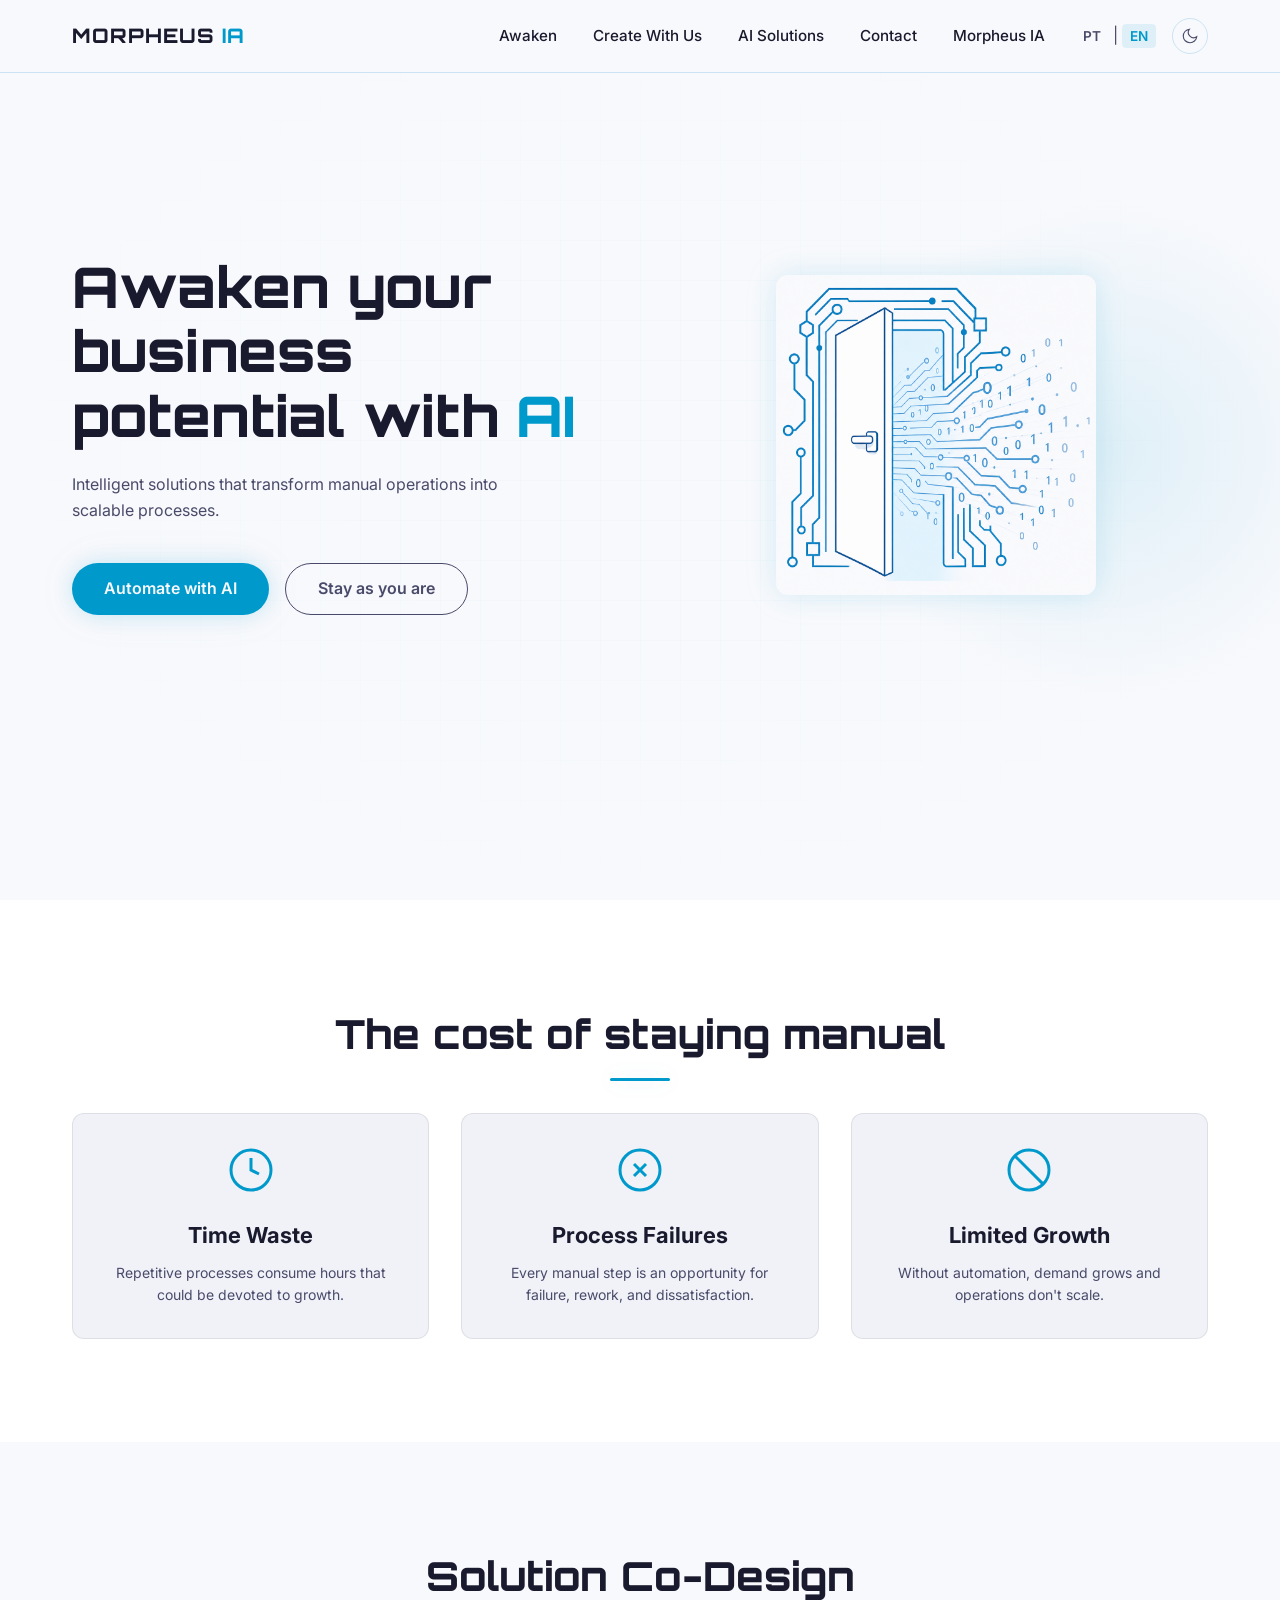
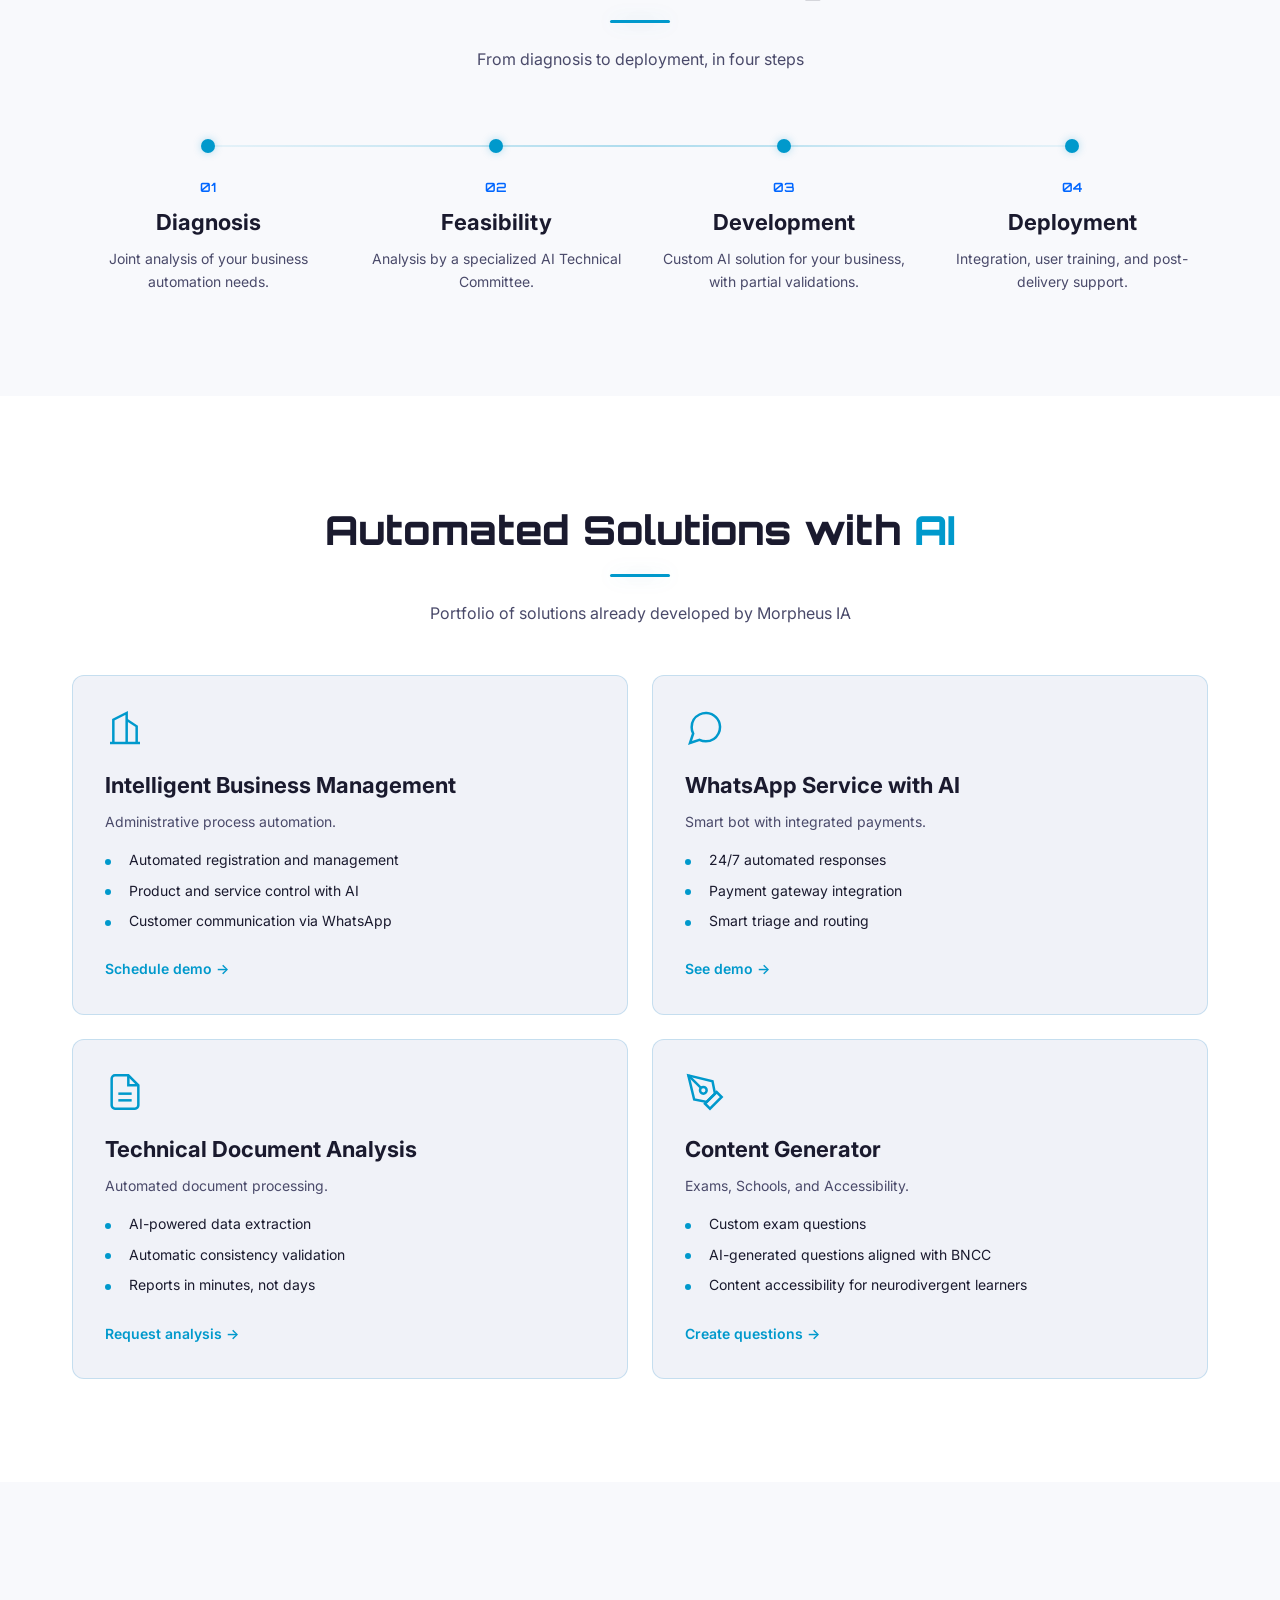
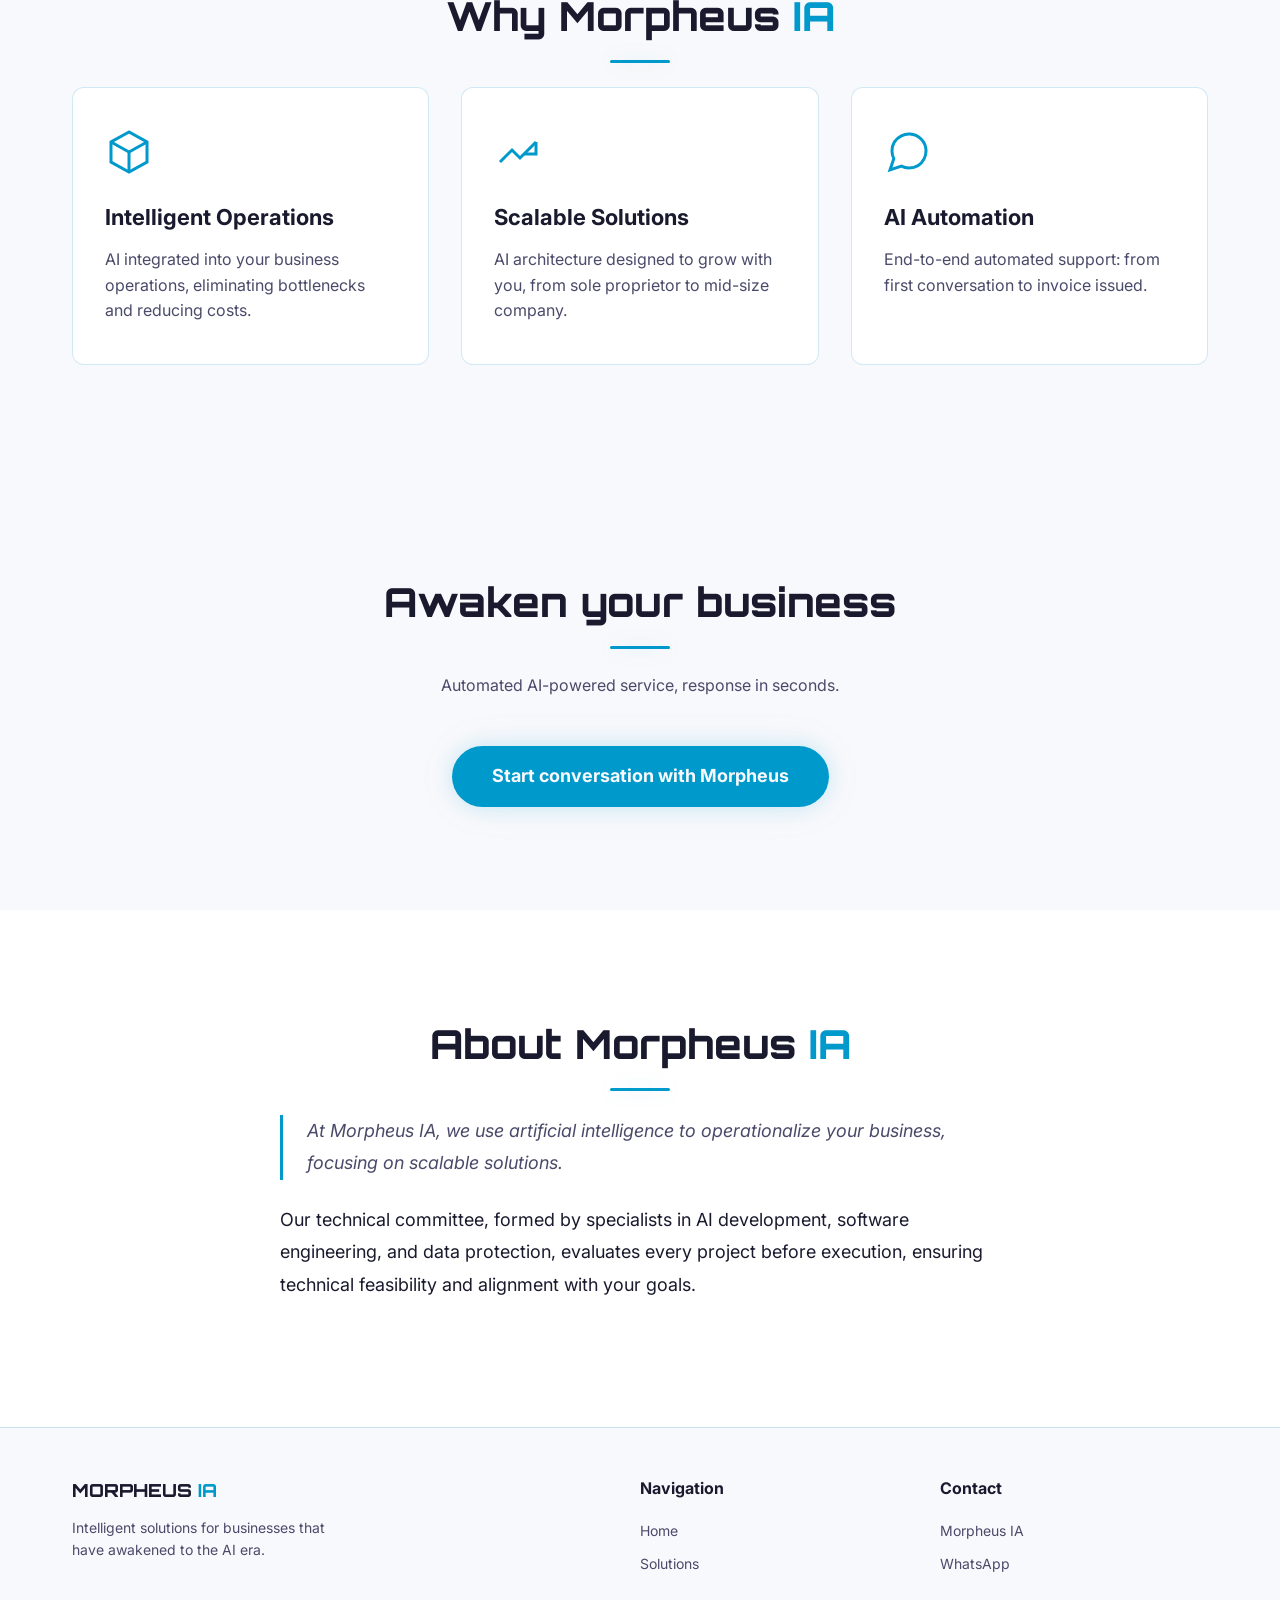
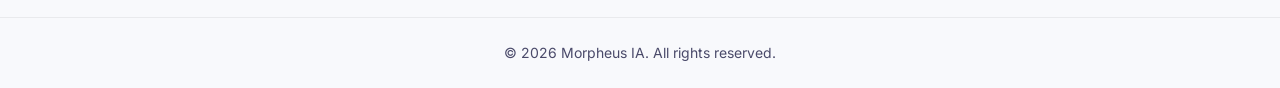
==== index.html @ 0121da52 "chore: initialize dedicated repo for morpheusia site + chatbot spec Baseline commit for the existing" ====
<!DOCTYPE html>
    <html lang="pt-BR">
    <head>
      <meta charset="UTF-8">
      <meta name="viewport" content="width=device-width, initial-scale=1.0">
      <title data-i18n="meta.title">Morpheus IA | Desperte o Potencial do Seu Negócio com IA</title>
      <meta name="description" data-i18n="meta.description" content="Soluções inteligentes que transformam operações manuais em processos escaláveis.">

      <!-- Anti-flash: define tema antes do paint -->
      <script>
        (function() {
          var saved = localStorage.getItem('morpheus-theme');
          var theme = saved || 'light';
          document.documentElement.setAttribute('data-theme', theme);
        })();
      </script>

      <link rel="icon" type="image/png" href="assets/favicon.png" sizes="32x32">
      <link rel="apple-touch-icon" href="assets/favicon.png">

      <link rel="preconnect" href="https://fonts.googleapis.com">
      <link rel="preconnect" href="https://fonts.gstatic.com" crossorigin>
      <link href="https://fonts.googleapis.com/css2?family=Orbitron:wght@600;800&family=Inter:wght@400;500;600&display=swap" rel="stylesheet">

      <link rel="stylesheet" href="css/style.css">
    </head>
    <body>
      <a href="#conteudo" class="skip-link" data-i18n="nav.skip">Pular para o conteúdo</a>

      <!-- ========== HEADER / NAV ========== -->
      <header class="site-header" id="header">
        <nav class="nav" aria-label="Navegação principal">
          <a href="#hero" class="nav__logo" aria-label="Morpheus IA - Início">
            <span class="nav__logo-text">MORPHEUS<span class="nav__logo-accent"> IA</span></span>
          </a>

          <button class="nav__toggle" id="navToggle" aria-label="Abrir menu" aria-expanded="false" aria-controls="navMenu">
            <span class="nav__toggle-bar"></span>
            <span class="nav__toggle-bar"></span>
            <span class="nav__toggle-bar"></span>
          </button>

          <ul class="nav__menu" id="navMenu">
            <li><a href="#hero" class="nav__link" data-i18n="nav.awaken">Desperte</a></li>
            <li><a href="#co-design" class="nav__link" data-i18n="nav.create">Crie Conosco</a></li>
            <li><a href="#solucoes" class="nav__link" data-i18n="nav.solutions">Soluções com IA</a></li>
            <li><a href="#contato" class="nav__link" data-i18n="nav.contact">Contate</a></li>
            <li><a href="#sobre" class="nav__link" data-i18n="nav.cta">Morpheus IA</a></li>

            <li class="nav__lang">
              <button class="lang-btn" data-lang="pt" aria-label="Português" aria-pressed="true">PT</button>
              <span class="lang-divider" aria-hidden="true">|</span>
              <button class="lang-btn" data-lang="en" aria-label="English" aria-pressed="false">EN</button>
            </li>

            <li>
              <button class="theme-toggle" id="themeToggle" aria-label="Alternar tema" aria-pressed="false">
                <svg class="icon-sun" viewBox="0 0 24 24" fill="none" stroke="currentColor" stroke-width="1.5">
                  <circle cx="12" cy="12" r="5"/>
                  <line x1="12" y1="1" x2="12" y2="3"/>
                  <line x1="12" y1="21" x2="12" y2="23"/>
                  <line x1="4.22" y1="4.22" x2="5.64" y2="5.64"/>
                  <line x1="18.36" y1="18.36" x2="19.78" y2="19.78"/>
                  <line x1="1" y1="12" x2="3" y2="12"/>
                  <line x1="21" y1="12" x2="23" y2="12"/>
                  <line x1="4.22" y1="19.78" x2="5.64" y2="18.36"/>
                  <line x1="18.36" y1="5.64" x2="19.78" y2="4.22"/>
                </svg>
                <svg class="icon-moon" viewBox="0 0 24 24" fill="none" stroke="currentColor" stroke-width="1.5">
                  <path d="M21 12.79A9 9 0 1 1 11.21 3 7 7 0 0 0 21 12.79z"/>
                </svg>
              </button>
            </li>
          </ul>
        </nav>
      </header>

      <main id="conteudo">
        <!-- ========== HERO ========== -->
        <section class="hero" id="hero">
          <div class="hero__bg" aria-hidden="true">
            <div class="hero__portal"></div>
            <div class="hero__circuit"></div>
          </div>

          <div class="hero__container">
            <div class="hero__content">
              <h1 class="hero__title" data-i18n="hero.title" data-i18n-html>
                Desperte o potencial do seu negócio com <span class="title-accent">IA</span>
              </h1>
              <p class="hero__subtitle" data-i18n="hero.subtitle">
                Soluções inteligentes que transformam operações manuais em processos escaláveis.
              </p>

              <div class="hero__pills">
                <a href="#solucoes" class="pill pill--red" data-i18n="hero.pillRed">
                  Automatizar com IA
                </a>
                <a href="#custo-manual" class="pill pill--blue" data-i18n="hero.pillBlue">
                  Continuar como está
                </a>
              </div>
            </div>

            <div class="hero__visual">
              <img src="assets/logo.png"
         alt="Morpheus IA — portal de transformação digital"
         class="hero__logo"
         id="heroLogo"
         width="320" height="400">
            </div>
          </div>
        </section>

        <!-- ========== CUSTO DE NÃO AUTOMATIZAR ========== -->
        <section class="cost-section" id="custo-manual">
          <div class="container">
            <h2 class="section-title" data-i18n="cost.title">O custo de continuar manual</h2>
            <div class="cost-grid">
              <div class="cost-card">
                <div class="cost-card__icon" aria-hidden="true">
                  <svg viewBox="0 0 24 24" fill="none" stroke="currentColor" stroke-width="1.5">
                    <circle cx="12" cy="12" r="10"/><polyline points="12 6 12 12 16 14"/>
                  </svg>
                </div>
                <h3 data-i18n="cost.card1.title">Gasto de Tempo</h3>
                <p data-i18n="cost.card1.desc">Processos repetitivos consomem horas que poderiam ser dedicadas ao crescimento.</p>
              </div>
              <div class="cost-card">
                <div class="cost-card__icon" aria-hidden="true">
                  <svg viewBox="0 0 24 24" fill="none" stroke="currentColor" stroke-width="1.5">
    <circle cx="12" cy="12" r="10"/>
    <line x1="15" y1="9" x2="9" y2="15"/>
    <line x1="9" y1="9" x2="15" y2="15"/>
  </svg>
                </div>
                <h3 data-i18n="cost.card2.title">Falhas nos Processos</h3>
                <p data-i18n="cost.card2.desc">Cada etapa manual é uma oportunidade de falha, retrabalho e insatisfação.</p>
              </div>
              <div class="cost-card">
                <div class="cost-card__icon" aria-hidden="true">
                  <svg viewBox="0 0 24 24" fill="none" stroke="currentColor" stroke-width="1.5">
                    <circle cx="12" cy="12" r="10"/><line x1="4.93" y1="4.93" x2="19.07" y2="19.07"/>
                  </svg>
                </div>
                <h3 data-i18n="cost.card3.title">Crescimento Limitado</h3>
                <p data-i18n="cost.card3.desc">Sem automação, a demanda cresce e a operação não escala.</p>
              </div>
            </div>
          </div>
        </section>

        <!-- ========== CO-DESIGN DE SOLUÇÕES ========== -->
        <section class="process-section" id="co-design">
          <div class="container">
            <h2 class="section-title" data-i18n="process.title">Co-Design de Soluções</h2>
            <p class="section-subtitle" data-i18n="process.subtitle">Do diagnóstico à implantação, em quatro etapas</p>

            <ol class="process-timeline">
              <li class="process-step">
                <div class="process-step__dot" aria-hidden="true"></div>
                <span class="process-step__number">01</span>
                <h3 data-i18n="process.step1.title">Diagnóstico</h3>
                <p data-i18n="process.step1.desc">Análise conjunta das necessidades de automação do seu negócio.</p>
              </li>
              <li class="process-step">
                <div class="process-step__dot" aria-hidden="true"></div>
                <span class="process-step__number">02</span>
                <h3 data-i18n="process.step2.title">Viabilidade</h3>
                <p data-i18n="process.step2.desc">Análise por um Comitê Técnico especializado em IA.</p>
              </li>
              <li class="process-step">
                <div class="process-step__dot" aria-hidden="true"></div>
                <span class="process-step__number">03</span>
                <h3 data-i18n="process.step3.title">Desenvolvimento</h3>
                <p data-i18n="process.step3.desc">Solução de IA sob medida para o seu negócio, com validações parciais.</p>
              </li>
              <li class="process-step">
                <div class="process-step__dot" aria-hidden="true"></div>
                <span class="process-step__number">04</span>
                <h3 data-i18n="process.step4.title">Implantação</h3>
                <p data-i18n="process.step4.desc">Integração, treinamento de usuários e suporte pós-entrega.</p>
              </li>
            </ol>
          </div>
        </section>

        <!-- ========== SOLUÇÕES AUTOMATIZADAS ========== -->
        <section class="solutions-section" id="solucoes">
          <div class="container">
            <h2 class="section-title" data-i18n="solutions.title" data-i18n-html>
              Soluções Automatizadas com <span class="title-accent">IA</span>
            </h2>
            <p class="section-subtitle" data-i18n="solutions.subtitle">Portfólio de soluções já desenvolvidas pela Morpheus IA</p>

            <div class="solutions-grid">
              <article class="solution-card">
                <div class="solution-card__icon" aria-hidden="true">
                  <svg viewBox="0 0 24 24" fill="none" stroke="currentColor" stroke-width="1.5">
                    <path d="M3 21h18"/><path d="M5 21V7l8-4v18"/><path d="M19 21V11l-6-4"/>
                  </svg>
                </div>
                <h3 data-i18n="solutions.card1.title">Gestão Inteligente de Empresas</h3>
                <p data-i18n="solutions.card1.desc">Automação administrativa de processos.</p>
                <ul class="solution-card__list">
                  <li data-i18n="solutions.card1.benefit1">Cadastro e gestão automatizados</li>
                  <li data-i18n="solutions.card1.benefit2">Controle de produtos e serviços com IA</li>
                  <li data-i18n="solutions.card1.benefit3">Comunicação com clientes via WhatsApp</li>
                </ul>
                <a href="#contato" class="solution-card__link" data-i18n="solutions.card1.cta">Agendar demo →</a>
              </article>

              <article class="solution-card">
                <div class="solution-card__icon" aria-hidden="true">
                  <svg viewBox="0 0 24 24" fill="none" stroke="currentColor" stroke-width="1.5">
                    <path d="M21 11.5a8.38 8.38 0 0 1-.9 3.8 8.5 8.5 0 0 1-7.6 4.7 8.38 8.38 0 0 1-3.8-.9L3 21l1.9-5.7a8.38 8.38 0 0 1-.9-3.8 8.5 8.5 0 0 1 4.7-7.6 8.38 8.38 0 0 1 3.8-.9h.5a8.48 8.48 0 0 1 8 8v.5z"/>
                  </svg>
                </div>
                <h3 data-i18n="solutions.card2.title">Atendimento no WhatsApp com IA</h3>
                <p data-i18n="solutions.card2.desc">Bot inteligente com pagamentos integrados.</p>
                <ul class="solution-card__list">
                  <li data-i18n="solutions.card2.benefit1">Respostas automáticas 24/7</li>
                  <li data-i18n="solutions.card2.benefit2">Integração com gateway de pagamento</li>
                  <li data-i18n="solutions.card2.benefit3">Triagem e roteamento inteligente</li>
                </ul>
                <a href="#contato" class="solution-card__link" data-i18n="solutions.card2.cta">Ver demonstração →</a>
              </article>

              <article class="solution-card">
                <div class="solution-card__icon" aria-hidden="true">
                  <svg viewBox="0 0 24 24" fill="none" stroke="currentColor" stroke-width="1.5">
                    <path d="M14 2H6a2 2 0 0 0-2 2v16a2 2 0 0 0 2 2h12a2 2 0 0 0 2-2V8z"/><polyline points="14 2 14 8 20 8"/><line x1="16" y1="13" x2="8" y2="13"/><line x1="16" y1="17" x2="8" y2="17"/>
                  </svg>
                </div>
                <h3 data-i18n="solutions.card3.title">Análise de Documentos Técnicos</h3>
                <p data-i18n="solutions.card3.desc">Processamento automatizado de documentos.</p>
                <ul class="solution-card__list">
                  <li data-i18n="solutions.card3.benefit1">Extração de dados por IA</li>
                  <li data-i18n="solutions.card3.benefit2">Validação automática de consistência</li>
                  <li data-i18n="solutions.card3.benefit3">Relatório em minutos, não dias</li>
                </ul>
                <a href="#contato" class="solution-card__link" data-i18n="solutions.card3.cta">Solicitar análise →</a>
              </article>

              <article class="solution-card">
                <div class="solution-card__icon" aria-hidden="true">
                  <svg viewBox="0 0 24 24" fill="none" stroke="currentColor" stroke-width="1.5">
                    <path d="M12 19l7-7 3 3-7 7-3-3z"/><path d="M18 13l-1.5-7.5L2 2l3.5 14.5L13 18l5-5z"/><path d="M2 2l7.586 7.586"/><circle cx="11" cy="11" r="2"/>
                  </svg>
                </div>
                <h3 data-i18n="solutions.card4.title">Gerador de Conteúdos</h3>
                <p data-i18n="solutions.card4.desc">Concursos, Escolas e Acessibilidade.</p>
                <ul class="solution-card__list">
                  <li data-i18n="solutions.card4.benefit1">Questões personalizadas para concursos</li>
                  <li data-i18n="solutions.card4.benefit2">Geração de questões alinhadas à BNCC</li>
                  <li data-i18n="solutions.card4.benefit3">Acessibilidade de conteúdo para neurodivergentes</li>
                </ul>
                <a href="#contato" class="solution-card__link" data-i18n="solutions.card4.cta">Criar questões →</a>
              </article>
            </div>
          </div>
        </section>

        <!-- ========== PROPOSTA DE VALOR ========== -->
        <section class="value-section" id="valor">
          <div class="container">
            <h2 class="section-title" data-i18n="value.title" data-i18n-html>
              Por que a Morpheus <span class="title-accent">IA</span>
            </h2>
            <div class="value-grid">
              <article class="value-card">
                <div class="value-card__icon" aria-hidden="true">
                  <svg viewBox="0 0 24 24" fill="none" stroke="currentColor" stroke-width="1.5">
                    <path d="M12 2L3 7v10l9 5 9-5V7l-9-5z"/><path d="M12 12l9-5"/><path d="M12 12L3 7"/><path d="M12 12v10"/>
                  </svg>
                </div>
                <h3 data-i18n="value.card1.title">Operação Inteligente</h3>
                <p data-i18n="value.card1.desc">IA integrada à operação do seu negócio, eliminando gargalos e reduzindo custos.</p>
              </article>

              <article class="value-card">
                <div class="value-card__icon" aria-hidden="true">
                  <svg viewBox="0 0 24 24" fill="none" stroke="currentColor" stroke-width="1.5">
                    <path d="M3 17l6-6 4 4 8-8"/><path d="M21 7v6h-6"/>
                  </svg>
                </div>
                <h3 data-i18n="value.card2.title">Soluções Escaláveis</h3>
                <p data-i18n="value.card2.desc">Arquitetura de IA criada para crescer com você, do MEI à média empresa.</p>
              </article>

              <article class="value-card">
                <div class="value-card__icon" aria-hidden="true">
                  <svg viewBox="0 0 24 24" fill="none" stroke="currentColor" stroke-width="1.5">
                    <path d="M21 11.5a8.38 8.38 0 0 1-.9 3.8 8.5 8.5 0 0 1-7.6 4.7 8.38 8.38 0 0 1-3.8-.9L3 21l1.9-5.7a8.38 8.38 0 0 1-.9-3.8 8.5 8.5 0 0 1 4.7-7.6 8.38 8.38 0 0 1 3.8-.9h.5a8.48 8.48 0 0 1 8 8v.5z"/>
                  </svg>
                </div>
                <h3 data-i18n="value.card3.title">Automatização com IA</h3>
                <p data-i18n="value.card3.desc">Suporte automatizado ponta a ponta: da primeira conversa à nota fiscal emitida.</p>
              </article>
            </div>
          </div>
        </section>

        <!-- ========== CONTATO ========== -->
        <section class="contact-section" id="contato">
          <div class="container">
            <h2 class="section-title" data-i18n="contact.title">Desperte seu negócio</h2>
            <p class="section-subtitle" data-i18n="contact.subtitle">Atendimento automatizado com IA, resposta em segundos.</p>

            <a href="https://wa.me/5500000000000" class="contact-cta" id="whatsappCTA" target="_blank" rel="noopener noreferrer" data-i18n="contact.cta">
              Iniciar conversa com Morpheus
            </a>
          </div>
        </section>

        <!-- ========== SOBRE ========== -->
        <section class="about-section" id="sobre">
          <div class="container">
            <h2 class="section-title" data-i18n="about.title" data-i18n-html>
              Sobre a Morpheus <span class="title-accent">IA</span>
            </h2>
            <div class="about-content">
              <p data-i18n="about.p1">
                Na Morpheus IA, usamos inteligência artificial na operacionalização do seu negócio, com foco em soluções escaláveis.
              </p>
              <p data-i18n="about.p2">
                Nosso comitê técnico, formado por especialistas em desenvolvimento com IA, engenharia de software e proteção de dados, avalia cada projeto antes da execução, garantindo viabilidade técnica e alinhamento com seus objetivos.
              </p>
            </div>
          </div>
        </section>
      </main>

      <!-- ========== FOOTER ========== -->
      <footer class="site-footer">
        <div class="container footer-grid">
          <div class="footer-col">
            <span class="footer-logo">MORPHEUS<span class="footer-logo-accent"> IA</span></span>
            <p data-i18n="footer.description">Soluções inteligentes para negócios que despertaram para a era da IA.</p>
          </div>

          <div class="footer-col">
            <h4 data-i18n="footer.linksTitle">Navegação</h4>
            <ul>
              <li><a href="#hero" data-i18n="footer.home">Início</a></li>
              <li><a href="#solucoes" data-i18n="footer.solutions">Soluções</a></li>
            </ul>
          </div>

          <div class="footer-col">
            <h4 data-i18n="footer.contactTitle">Contato</h4>
            <ul>
              <li><a rel="noopener noreferrer" data-i18n="footer.morpheusia" target="_blank">Morpheus IA</a></li>
              <li><a rel="noopener noreferrer" data-i18n="footer.whatsapp" target="_blank">WhatsApp</a></li>
            </ul>
          </div>
        </div>

        <div class="footer-bottom">
          <p>&copy; 2026 Morpheus IA. <span data-i18n="footer.rights">Todos os direitos reservados.</span></p>
        </div>
      </footer>

      <script src="js/i18n.js"></script>
      <script src="js/main.js"></script>
      <script src="js/theme.js"></script>
    </body>
    </html>
---- css/style.css ----
/* ============================================================
   MORPHEUS IA — Design Tokens
   ============================================================ */

/* --- Variáveis compartilhadas (não mudam com tema) --- */
:root {
  --font-display: 'Orbitron', 'Segoe UI', system-ui, sans-serif;
  --font-body: 'Inter', -apple-system, BlinkMacSystemFont, 'Segoe UI', system-ui, sans-serif;
  --text-h1: clamp(2rem, 5vw, 3.5rem);
  --text-h2: clamp(1.5rem, 3.5vw, 2.5rem);
  --text-h3: clamp(1.125rem, 2vw, 1.375rem);
  --text-body: clamp(1rem, 1.2vw, 1.125rem);
  --text-small: 0.875rem;
  --space-section: clamp(4rem, 8vw, 7rem);
  --container-max: 1200px;
  --container-padding: clamp(1rem, 4vw, 2rem);
  --transition-fast: 0.2s ease;
  --transition-base: 0.3s ease;
  --transition-glow: 0.4s ease;
}

/* ============ TEMA LIGHT (padrão) ============ */
[data-theme="light"] {
  --color-bg-primary:      #F8F9FC;
  --color-bg-secondary:   #FFFFFF;
  --color-bg-tertiary:    #F0F2F8;
  --color-accent-primary:  #0099CC;
  --color-accent-secondary: #0066FF;
  --color-accent-matrix:   #00CC7A;
  --color-text-primary:    #1A1A2E;
  --color-text-secondary:  #4A4A6A;
  --color-border:          rgba(0, 130, 200, 0.18);
  --color-border-hover:    rgba(0, 130, 200, 0.35);
  --color-card-border:     rgba(0, 0, 0, 0.08);
  --color-nav-bg:          rgba(248, 249, 252, 0.9);
  --color-accent-soft:     rgba(0, 153, 204, 0.08);
  --color-accent-soft-hover: rgba(0, 153, 204, 0.1);
  --color-portal-glow:     rgba(0, 153, 204, 0.1);
  --glow-cyan: 0 0 20px rgba(0, 153, 204, 0.15), 0 0 40px rgba(0, 153, 204, 0.08);
  --glow-cyan-strong: 0 0 30px rgba(0, 153, 204, 0.25), 0 0 60px rgba(0, 153, 204, 0.12);
  --glow-text: none;
  --glow-text-strong: none;
  --glow-dot: none;
  --glow-dot-strong: 0 0 8px rgba(0, 153, 204, 0.3);
  --logo-filter: drop-shadow(0 0 15px rgba(0, 153, 204, 0.15));
  --gradient-timeline: linear-gradient(90deg, rgba(0, 153, 204, 0.08) 0%, rgba(0, 153, 204, 0.3) 50%, rgba(0, 153, 204, 0.08) 100%);
  --circuit-line: rgba(0, 153, 204, 0.02);
  --footer-border: rgba(0, 0, 0, 0.06);
}


/* ============ TEMA DARK ============ */
[data-theme="dark"] {
  --color-bg-primary:      #0A0A0F;
  --color-bg-secondary:   #121220;
  --color-bg-tertiary:    #1A1A30;
  --color-accent-primary:  #00D4FF;
  --color-accent-secondary: #0A84FF;
  --color-accent-matrix:   #00FF9C;
  --color-text-primary:    #E8E8F0;
  --color-text-secondary:  #8888A0;
  --color-border:          rgba(0, 212, 255, 0.2);
  --color-border-hover:    rgba(0, 212, 255, 0.5);
  --color-card-border:     rgba(136, 136, 160, 0.15);
  --color-nav-bg:          rgba(10, 10, 15, 0.85);
  --color-accent-soft:     rgba(0, 212, 255, 0.08);
  --color-accent-soft-hover: rgba(0, 212, 255, 0.1);
  --color-portal-glow:     rgba(0, 212, 255, 0.15);
  --glow-cyan: 0 0 20px rgba(0, 212, 255, 0.3), 0 0 40px rgba(0, 212, 255, 0.15);
  --glow-cyan-strong: 0 0 30px rgba(0, 212, 255, 0.5), 0 0 60px rgba(0, 212, 255, 0.25);
  --glow-text: 0 0 10px rgba(0, 212, 255, 0.5);
  --glow-text-strong: 0 0 20px rgba(0, 212, 255, 0.5);
  --glow-dot: 0 0 6px rgba(0, 212, 255, 0.5);
  --glow-dot-strong: 0 0 12px rgba(0, 212, 255, 0.6);
  --logo-filter: drop-shadow(0 0 30px rgba(0, 212, 255, 0.3)) drop-shadow(0 0 60px rgba(0, 212, 255, 0.15));
  --gradient-timeline: linear-gradient(90deg, rgba(0, 212, 255, 0.1) 0%, rgba(0, 212, 255, 0.4) 50%, rgba(0, 212, 255, 0.1) 100%);
  --circuit-line: rgba(0, 212, 255, 0.03);
  --footer-border: rgba(136, 136, 160, 0.1);
}

/* ============================================================
   RESET
   ============================================================ */
*, *::before, *::after {
  box-sizing: border-box;
  margin: 0;
  padding: 0;
}
html {
  scroll-behavior: smooth;
  scroll-padding-top: 80px;
}
body {
  font-family: var(--font-body);
  font-size: var(--text-body);
  line-height: 1.6;
  color: var(--color-text-primary);
  background-color: var(--color-bg-primary);
  overflow-x: hidden;
  transition: background-color 0.3s ease, color 0.3s ease;
}

/* ============================================================
   ACESSIBILIDADE
   ============================================================ */
.skip-link {
  position: absolute;
  top: -100px;
  left: 1rem;
  z-index: 1000;
  padding: 0.75rem 1.5rem;
  background: var(--color-accent-primary);
  color: var(--color-bg-primary);
  font-weight: 600;
  border-radius: 0.5rem;
  transition: top var(--transition-fast);
}
.skip-link:focus { top: 1rem; }

:focus-visible {
  outline: 2px solid var(--color-accent-primary);
  outline-offset: 3px;
  border-radius: 4px;
}

@media (prefers-reduced-motion: reduce) {
  *, *::before, *::after {
    animation-duration: 0.01ms !important;
    transition-duration: 0.01ms !important;
  }
  html { scroll-behavior: auto; }
}

/* ============================================================
   LAYOUT
   ============================================================ */
.container {
  max-width: var(--container-max);
  margin: 0 auto;
  padding: 0 var(--container-padding);
}
section { padding: var(--space-section) 0; }

.section-title {
  font-family: var(--font-display);
  font-size: var(--text-h2);
  font-weight: 800;
  text-align: center;
  margin-bottom: 1.5rem;
  position: relative;
}
.section-title::after {
  content: '';
  display: block;
  width: 60px;
  height: 3px;
  background: var(--color-accent-primary);
  margin: 0.75rem auto 0;
  border-radius: 2px;
  box-shadow: var(--glow-cyan);
}
.section-subtitle {
  text-align: center;
  color: var(--color-text-secondary);
  font-size: var(--text-body);
  margin-bottom: 3rem;
}

/* ============================================================
   HEADER / NAV
   ============================================================ */
.site-header {
  position: fixed;
  top: 0; left: 0; right: 0;
  z-index: 100;
  background: var(--color-nav-bg);
  backdrop-filter: blur(12px);
  -webkit-backdrop-filter: blur(12px);
  border-bottom: 1px solid var(--color-border);
}
.nav {
  max-width: var(--container-max);
  margin: 0 auto;
  padding: 0 var(--container-padding);
  display: flex;
  align-items: center;
  justify-content: space-between;
  height: 72px;
}
.nav__logo {
  text-decoration: none;
  font-family: var(--font-display);
  font-weight: 800;
  font-size: 1.25rem;
  color: var(--color-text-primary);
  letter-spacing: 1px;
}
.nav__logo-accent {
  color: var(--color-accent-primary);
  text-shadow: var(--glow-text);
}
.nav__menu {
  display: flex;
  align-items: center;
  gap: 0.5rem;
  list-style: none;
}
.nav__link {
  text-decoration: none;
  color: var(--color-text-primary);
  font-size: 0.95rem;
  font-weight: 500;
  padding: 0.5rem 0.875rem;
  border-radius: 6px;
  transition: color var(--transition-fast), background var(--transition-fast);
}
.nav__link:hover, .nav__link:focus-visible {
  color: var(--color-accent-primary);
  background: var(--color-accent-soft);
}

/* Seletor de idioma */
.nav__lang {
  display: flex;
  align-items: center;
  gap: 0.25rem;
  padding: 0 0.5rem;
}
.lang-btn {
  background: none;
  border: none;
  color: var(--color-text-secondary);
  font-family: var(--font-body);
  font-size: 0.85rem;
  font-weight: 600;
  padding: 0.25rem 0.5rem;
  cursor: pointer;
  border-radius: 4px;
  transition: color var(--transition-fast), background var(--transition-fast);
}
.lang-btn[aria-pressed="true"] {
  color: var(--color-accent-primary);
  background: var(--color-accent-soft-hover);
}
.lang-btn:hover { color: var(--color-accent-primary); }
.lang-divider { color: var(--color-text-secondary); user-select: none; }

/* Botão de toggle de tema */
.theme-toggle {
  display: inline-flex;
  align-items: center;
  justify-content: center;
  width: 36px;
  height: 36px;
  border: 1px solid var(--color-border);
  border-radius: 50%;
  background: transparent;
  color: var(--color-text-secondary);
  cursor: pointer;
  transition: all var(--transition-fast);
  flex-shrink: 0;
}
.theme-toggle:hover {
  border-color: var(--color-accent-primary);
  color: var(--color-accent-primary);
  box-shadow: var(--glow-cyan);
}
.theme-toggle svg { width: 18px; height: 18px; }
[data-theme="dark"] .theme-toggle .icon-sun { display: block; }
[data-theme="dark"] .theme-toggle .icon-moon { display: none; }
[data-theme="light"] .theme-toggle .icon-sun { display: none; }
[data-theme="light"] .theme-toggle .icon-moon { display: block; }

.nav__cta {
  text-decoration: none;
  color: var(--color-accent-primary);
  font-size: 0.9rem;
  font-weight: 600;
  padding: 0.5rem 1.25rem;
  border: 1px solid var(--color-accent-primary);
  border-radius: 50px;
  transition: box-shadow var(--transition-glow), background var(--transition-fast);
}
.nav__cta:hover, .nav__cta:focus-visible {
  background: var(--color-accent-soft-hover);
  box-shadow: var(--glow-cyan);
}

/* Toggle mobile */
.nav__toggle {
  display: none;
  flex-direction: column;
  gap: 4px;
  background: none;
  border: none;
  cursor: pointer;
  padding: 0.5rem;
}
.nav__toggle-bar {
  width: 24px;
  height: 2px;
  background: var(--color-text-primary);
  border-radius: 2px;
  transition: transform var(--transition-fast), opacity var(--transition-fast);
}
.nav__toggle[aria-expanded="true"] .nav__toggle-bar:nth-child(1) {
  transform: translateY(6px) rotate(45deg);
}
.nav__toggle[aria-expanded="true"] .nav__toggle-bar:nth-child(2) { opacity: 0; }
.nav__toggle[aria-expanded="true"] .nav__toggle-bar:nth-child(3) {
  transform: translateY(-6px) rotate(-45deg);
}

/* ============================================================
   HERO
   ============================================================ */
.hero {
  min-height: 100vh;
  display: flex;
  align-items: center;
  position: relative;
  overflow: hidden;
  padding-top: 72px;
}
.hero__bg { position: absolute; inset: 0; z-index: 0; }

.hero__portal {
  position: absolute;
  top: 50%;
  right: -10%;
  width: 600px;
  height: 600px;
  transform: translateY(-50%);
  background: radial-gradient(circle, var(--color-portal-glow) 0%, transparent 60%);
  animation: portalPulse 6s ease-in-out infinite;
}
@keyframes portalPulse {
  0%, 100% { opacity: 0.6; transform: translateY(-50%) scale(1); }
  50% { opacity: 1; transform: translateY(-50%) scale(1.05); }
}

.hero__circuit {
  position: absolute;
  inset: 0;
  background-image:
    linear-gradient(var(--circuit-line) 1px, transparent 1px),
    linear-gradient(90deg, var(--circuit-line) 1px, transparent 1px);
  background-size: 40px 40px;
  mask-image: radial-gradient(ellipse at center, black 30%, transparent 70%);
  -webkit-mask-image: radial-gradient(ellipse at center, black 30%, transparent 70%);
}

.hero__container {
  position: relative;
  z-index: 1;
  max-width: var(--container-max);
  margin: 0 auto;
  padding: 0 var(--container-padding);
  display: grid;
  grid-template-columns: 1fr 1fr;
  gap: 3rem;
  align-items: center;
  width: 100%;
}

.hero__title {
  font-family: var(--font-display);
  font-size: var(--text-h1);
  font-weight: 800;
  line-height: 1.15;
  margin-bottom: 1.5rem;
}
.hero__title-accent {
  color: var(--color-accent-primary);
  text-shadow: var(--glow-text-strong);
}
.title-accent {
  color: var(--color-accent-primary);
  text-shadow: var(--glow-text);
}

.hero__subtitle {
  font-size: var(--text-body);
  color: var(--color-text-secondary);
  margin-bottom: 2.5rem;
  max-width: 480px;
}

.hero__pills { display: flex; gap: 1rem; flex-wrap: wrap; }
.pill {
  display: inline-flex;
  align-items: center;
  padding: 0.75rem 2rem;
  border-radius: 50px;
  font-family: var(--font-body);
  font-size: 1rem;
  font-weight: 600;
  text-decoration: none;
  transition: transform var(--transition-fast), box-shadow var(--transition-glow);
}
.pill:hover { transform: translateY(-2px); }
.pill--red {
  background: var(--color-accent-primary);
  color: var(--color-bg-primary);
  box-shadow: var(--glow-cyan);
}
.pill--red:hover { box-shadow: var(--glow-cyan-strong); }
.pill--blue {
  background: transparent;
  color: var(--color-text-secondary);
  border: 1px solid var(--color-text-secondary);
}
.pill--blue:hover {
  color: var(--color-text-primary);
  border-color: var(--color-text-primary);
}

.hero__visual {
  display: flex;
  justify-content: center;
  align-items: center;
}
.hero__logo {
  display: block;
  max-width: 100%;
  height: auto;
  border-radius: 12px;
  filter: var(--logo-filter);
  animation: logoFloat 6s ease-in-out infinite;
}
@keyframes logoFloat {
  0%, 100% { transform: translateY(0); }
  50% { transform: translateY(-12px); }
}

/* ============================================================
   CUSTO DE NÃO AUTOMATIZAR
   ============================================================ */
.cost-section { background: var(--color-bg-secondary); }

.cost-grid {
  display: grid;
  grid-template-columns: repeat(3, 1fr);
  gap: 2rem;
  margin-top: 2rem;
}
.cost-card {
  text-align: center;
  padding: 2rem;
  background: var(--color-bg-tertiary);
  border: 1px solid var(--color-card-border);
  border-radius: 12px;
  transition: border-color var(--transition-fast);
}
.cost-card:hover { border-color: var(--color-border-hover); }

.cost-card__icon {
  width: 48px;
  height: 48px;
  color: var(--color-accent-primary);
  margin: 0 auto 1.5rem;
  display: flex;
  align-items: center;
  justify-content: center;
}
.cost-card__icon svg {
  width: 100%;
  height: 100%;
  display: block;
  flex-shrink: 0;
}
.cost-card h3 { font-size: var(--text-h3); margin-bottom: 0.5rem; }
.cost-card p { color: var(--color-text-secondary); font-size: var(--text-small); }

/* ============================================================
   PROPOSTA DE VALOR
   ============================================================ */
.value-grid {
  display: grid;
  grid-template-columns: repeat(3, 1fr);
  gap: 2rem;
}
.value-card {
  padding: 2.5rem 2rem;
  background: var(--color-bg-secondary);
  border: 1px solid var(--color-border);
  border-radius: 12px;
  transition: transform var(--transition-fast), border-color var(--transition-fast), box-shadow var(--transition-glow);
}
.value-card:hover {
  transform: translateY(-4px);
  border-color: var(--color-border-hover);
  box-shadow: var(--glow-cyan);
}
.value-card__icon {
  width: 48px;
  height: 48px;
  color: var(--color-accent-primary);
  margin-bottom: 1.5rem;
}
.value-card__icon svg { width: 100%; height: 100%; }
.value-card h3 { font-size: var(--text-h3); margin-bottom: 0.75rem; }
.value-card p { color: var(--color-text-secondary); }

/* ============================================================
   SOLUÇÕES
   ============================================================ */
.solutions-section { background: var(--color-bg-secondary); }

.solutions-grid {
  display: grid;
  grid-template-columns: repeat(2, 1fr);
  gap: 1.5rem;
}
.solution-card {
  padding: 2rem;
  background: var(--color-bg-tertiary);
  border: 1px solid var(--color-border);
  border-radius: 12px;
  transition: border-color var(--transition-fast), box-shadow var(--transition-glow);
}
.solution-card:hover {
  border-color: var(--color-border-hover);
  box-shadow: var(--glow-cyan);
}
.solution-card__icon {
  width: 40px;
  height: 40px;
  color: var(--color-accent-primary);
  margin-bottom: 1.25rem;
}
.solution-card__icon svg { width: 100%; height: 100%; }
.solution-card h3 { font-size: var(--text-h3); margin-bottom: 0.5rem; }
.solution-card > p {
  color: var(--color-text-secondary);
  font-size: var(--text-small);
  margin-bottom: 1rem;
}
.solution-card__list { list-style: none; margin-bottom: 1.5rem; }
.solution-card__list li {
  position: relative;
  padding-left: 1.5rem;
  margin-bottom: 0.5rem;
  font-size: var(--text-small);
  color: var(--color-text-primary);
}
.solution-card__list li::before {
  content: '';
  position: absolute;
  left: 0;
  top: 0.6rem;
  width: 6px;
  height: 6px;
  background: var(--color-accent-primary);
  border-radius: 50%;
  box-shadow: var(--glow-dot);
}
.solution-card__link {
  text-decoration: none;
  color: var(--color-accent-primary);
  font-size: var(--text-small);
  font-weight: 600;
  transition: text-shadow var(--transition-glow);
}
.solution-card__link:hover { text-shadow: var(--glow-text); }

/* ============================================================
   CO-DESIGN — Timeline
   ============================================================ */
.process-timeline {
  list-style: none;
  display: grid;
  grid-template-columns: repeat(4, 1fr);
  gap: 1rem;
  position: relative;
}
.process-timeline::before {
  content: '';
  position: absolute;
  top: 24px;
  left: 12.5%;
  right: 12.5%;
  height: 2px;
  background: var(--gradient-timeline);
}
.process-step {
  text-align: center;
  position: relative;
  padding: 0 0.5rem;
}
.process-step__dot {
  width: 14px;
  height: 14px;
  background: var(--color-accent-primary);
  border-radius: 50%;
  margin: 18px auto 1.5rem;
  box-shadow: var(--glow-dot-strong);
  position: relative;
  z-index: 1;
}
.process-step__number {
  font-family: var(--font-display);
  font-size: 0.8rem;
  color: var(--color-accent-secondary);
  font-weight: 600;
  display: block;
  margin-bottom: 0.5rem;
}
.process-step h3 { font-size: var(--text-h3); margin-bottom: 0.5rem; }
.process-step p {
  color: var(--color-text-secondary);
  font-size: var(--text-small);
}

/* ============================================================
   SOBRE
   ============================================================ */
.about-section { background: var(--color-bg-secondary); }
.about-content { max-width: 720px; margin: 0 auto; }
.about-content p {
  font-size: 1.125rem;
  line-height: 1.8;
  color: var(--color-text-primary);
  margin-bottom: 1.5rem;
}
.about-content p:first-child {
  font-style: italic;
  color: var(--color-text-secondary);
  border-left: 3px solid var(--color-accent-primary);
  padding-left: 1.5rem;
}

/* ============================================================
   CONTATO
   ============================================================ */
.contact-section { text-align: center; }
.contact-cta {
  display: inline-flex;
  align-items: center;
  gap: 0.5rem;
  padding: 1rem 2.5rem;
  background: var(--color-accent-primary);
  color: var(--color-bg-primary);
  font-size: 1.125rem;
  font-weight: 700;
  text-decoration: none;
  border-radius: 50px;
  transition: transform var(--transition-fast), box-shadow var(--transition-glow);
  box-shadow: var(--glow-cyan);
}
.contact-cta:hover {
  transform: translateY(-2px);
  box-shadow: var(--glow-cyan-strong);
}
.contact-note {
  margin-top: 1.5rem;
  color: var(--color-text-secondary);
  font-size: var(--text-small);
}

/* ============================================================
   FOOTER
   ============================================================ */
.site-footer {
  background: var(--color-bg-primary);
  border-top: 1px solid var(--color-border);
  padding: 3rem 0 1.5rem;
}
.footer-grid {
  display: grid;
  grid-template-columns: 2fr 1fr 1fr;
  gap: 2rem;
  margin-bottom: 2rem;
}
.footer-logo {
  font-family: var(--font-display);
  font-weight: 800;
  font-size: 1.125rem;
  color: var(--color-text-primary);
  display: block;
  margin-bottom: 0.75rem;
}
.footer-logo-accent { color: var(--color-accent-primary); }
.footer-col h4 {
  font-size: 1rem;
  margin-bottom: 1rem;
  color: var(--color-text-primary);
}
.footer-col ul { list-style: none; }
.footer-col ul li { margin-bottom: 0.5rem; }
.footer-col a {
  text-decoration: none;
  color: var(--color-text-secondary);
  font-size: var(--text-small);
  transition: color var(--transition-fast);
}
.footer-col a:hover { color: var(--color-accent-primary); }
.footer-col p {
  color: var(--color-text-secondary);
  font-size: var(--text-small);
  max-width: 280px;
}
.footer-bottom {
  text-align: center;
  padding-top: 1.5rem;
  border-top: 1px solid var(--footer-border);
}
.footer-bottom p {
  color: var(--color-text-secondary);
  font-size: var(--text-small);
}

/* ============================================================
   RESPONSIVO
   ============================================================ */
@media (max-width: 900px) {
  .hero__container {
    grid-template-columns: 1fr;
    text-align: center;
  }
  .hero__visual { order: -1; }
  .hero__logo { width: 200px; margin: 0 auto; }
  .hero__pills { justify-content: center; }
  .hero__subtitle { margin-left: auto; margin-right: auto; }

  .cost-grid,
  .value-grid { grid-template-columns: 1fr; }
  .solutions-grid { grid-template-columns: 1fr; }

  .process-timeline {
    grid-template-columns: 1fr;
    gap: 2rem;
  }
  .process-timeline::before { display: none; }
  .process-step__dot { margin: 0 auto 1rem; }

  .footer-grid {
    grid-template-columns: 1fr;
    text-align: center;
  }
  .footer-col p { margin: 0 auto; }
}

@media (max-width: 768px) {
  .nav__toggle { display: flex; }
  .nav__menu {
    position: fixed;
    top: 72px;
    left: 0; right: 0;
    flex-direction: column;
    align-items: stretch;
    gap: 0;
    background: var(--color-nav-bg);
    backdrop-filter: blur(12px);
    -webkit-backdrop-filter: blur(12px);
    border-bottom: 1px solid var(--color-border);
    padding: 1rem;
    transform: translateY(-200%);
    transition: transform var(--transition-base);
    z-index: 99;
  }
  .nav__menu.is-open { transform: translateY(0); }
  .nav__menu li { width: 100%; }
  .nav__link {
    display: block;
    padding: 0.75rem 1rem;
    border-radius: 8px;
  }
  .nav__lang {
    justify-content: center;
    padding: 0.75rem 1rem;
  }
  .nav__cta {
    text-align: center;
    margin-top: 0.5rem;
  }
  .theme-toggle { margin: 0.5rem auto; }
}

@media (max-width: 480px) {
  .hero__pills {
    flex-direction: column;
    align-items: stretch;
  }
  .pill { justify-content: center; text-align: center; }
}

/* ============================================================
   ANIMAÇÕES DE ENTRADA
   ============================================================ */
.fade-in {
  opacity: 0;
  transform: translateY(20px);
  transition: opacity 0.6s ease, transform 0.6s ease;
}
.fade-in.is-visible {
  opacity: 1;
  transform: translateY(0);
}
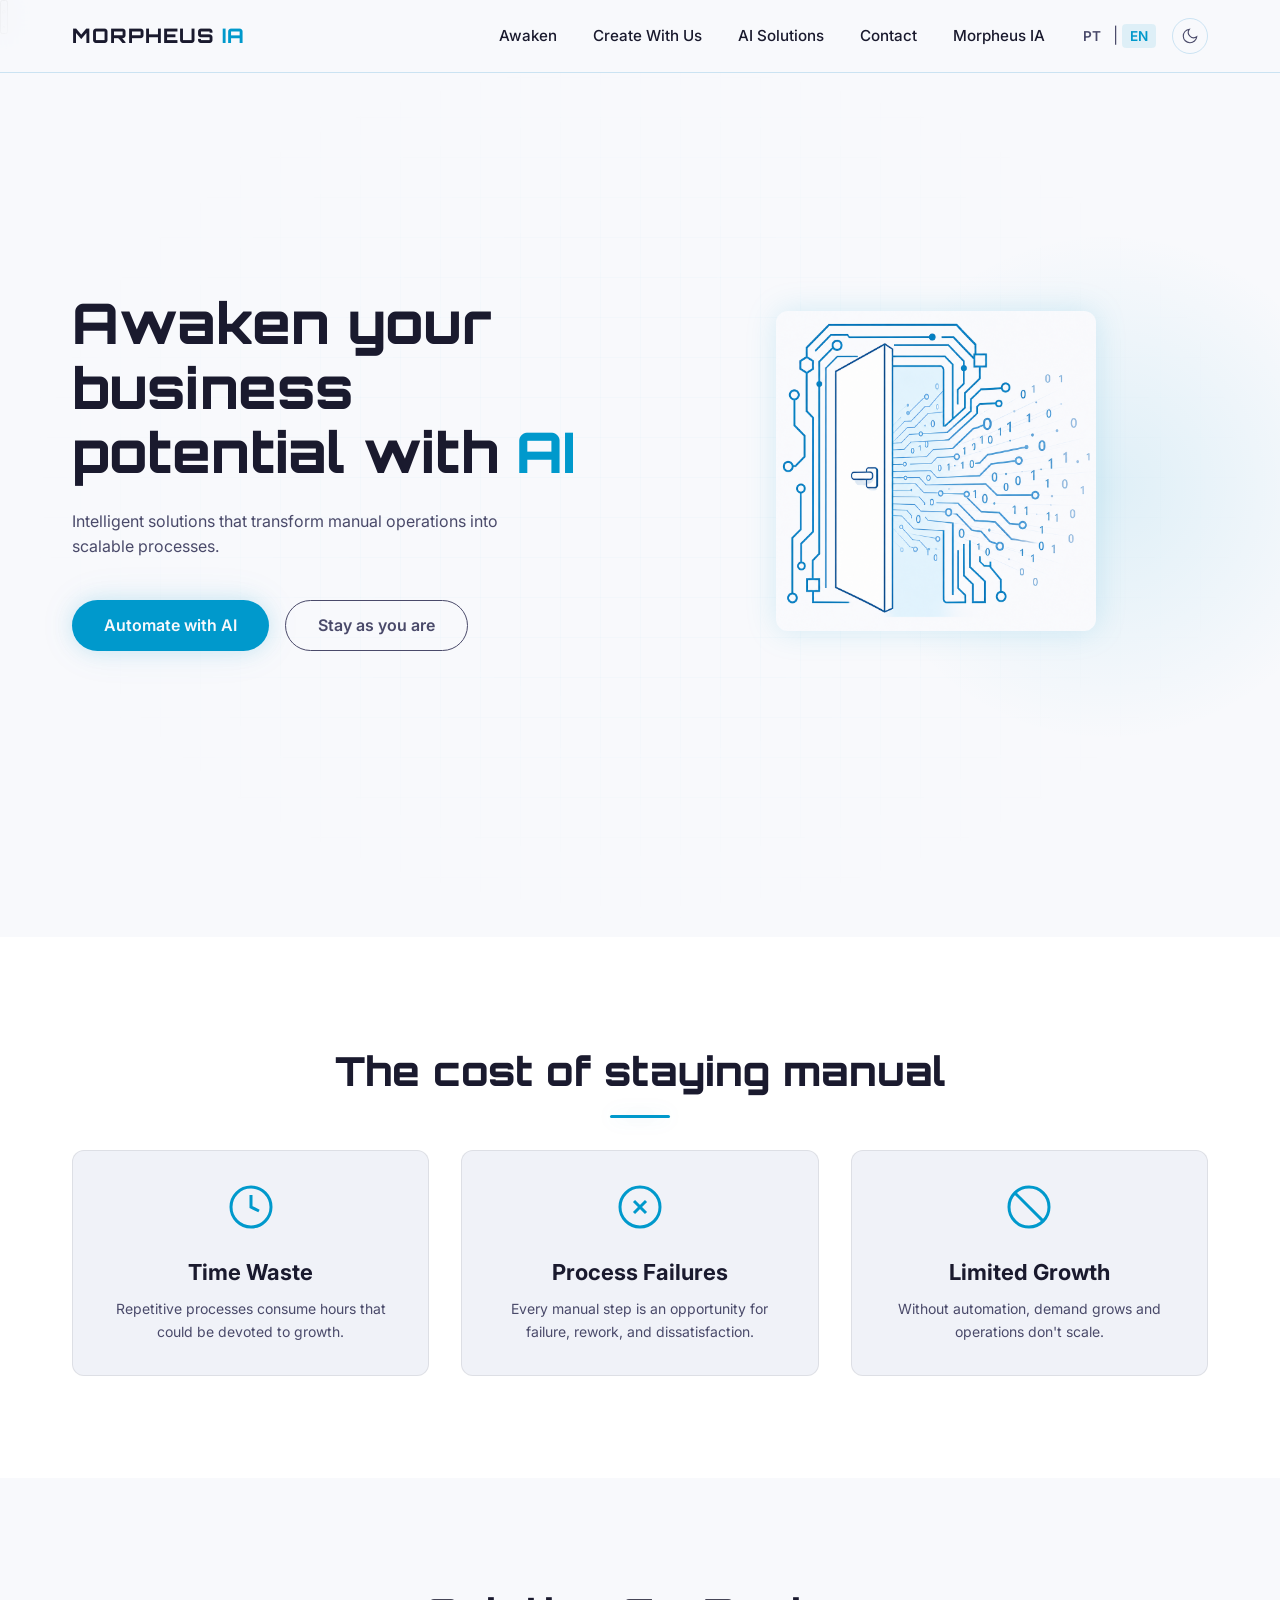
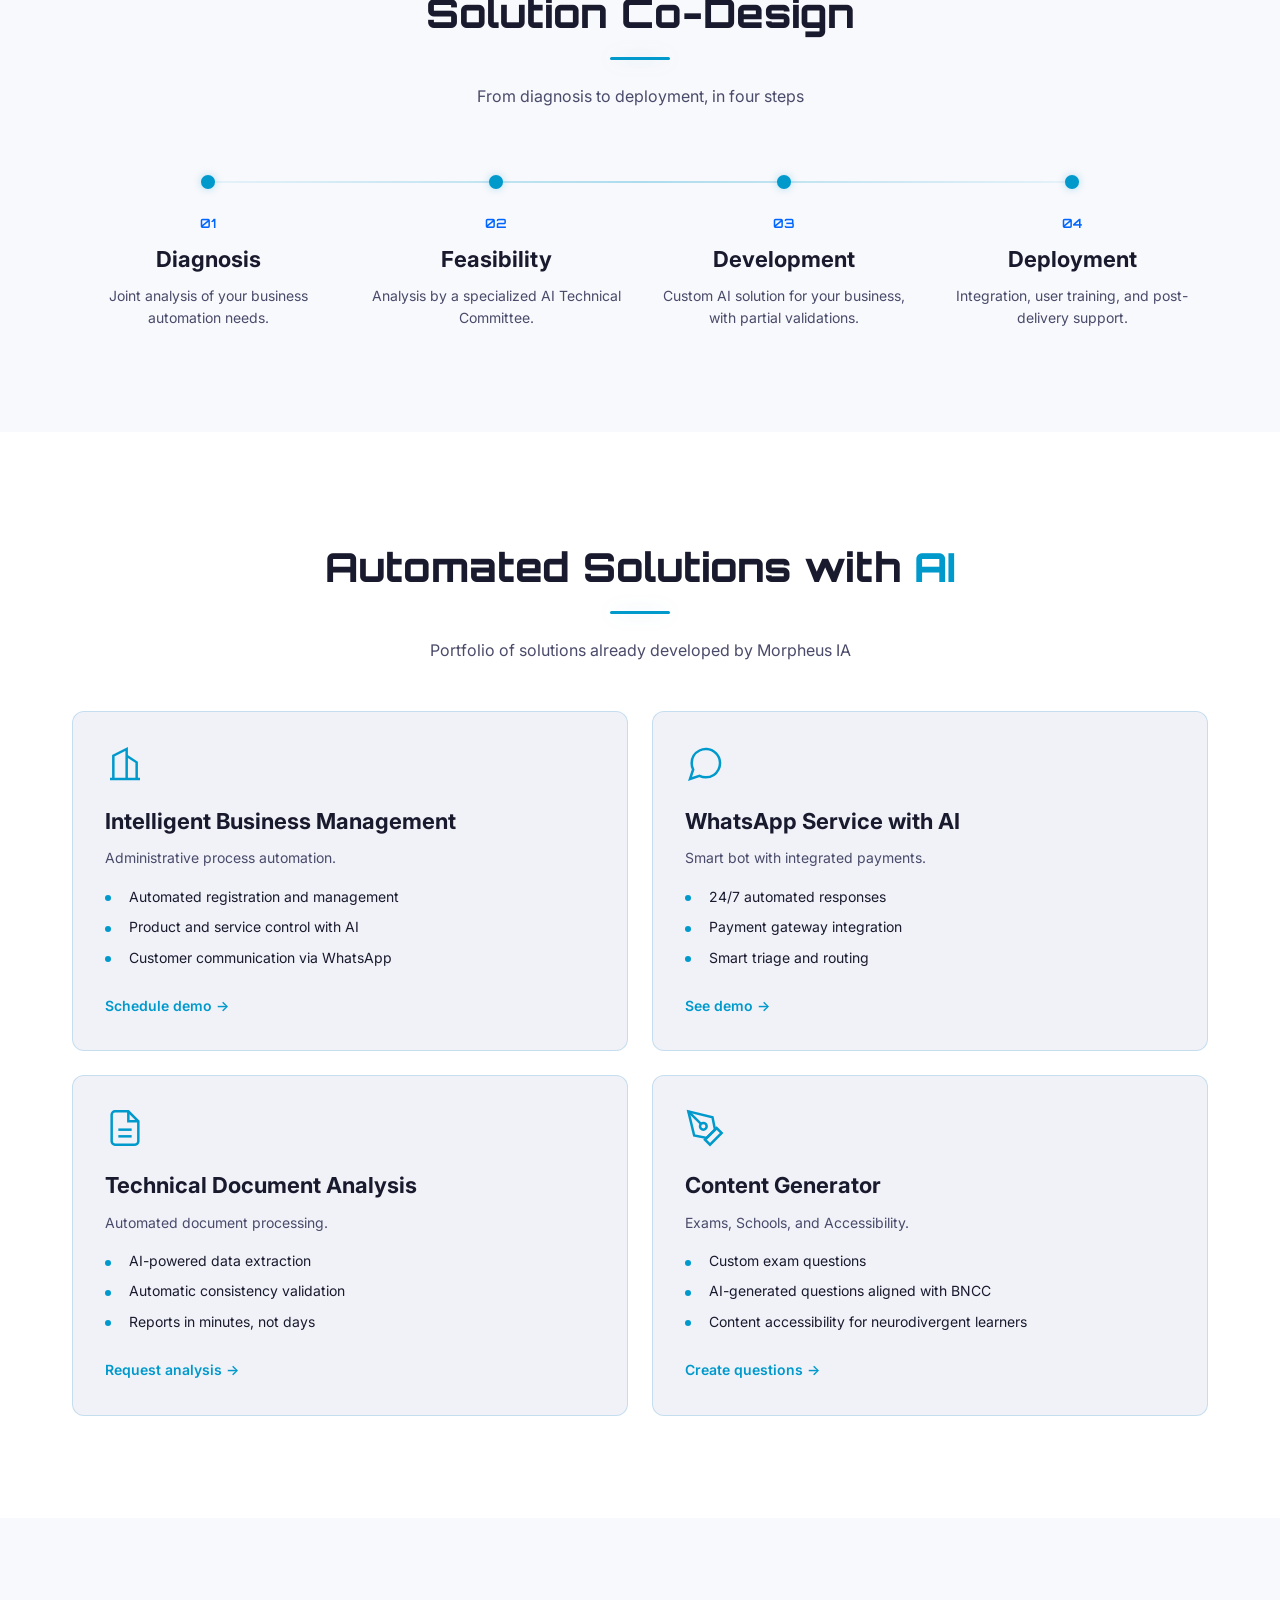
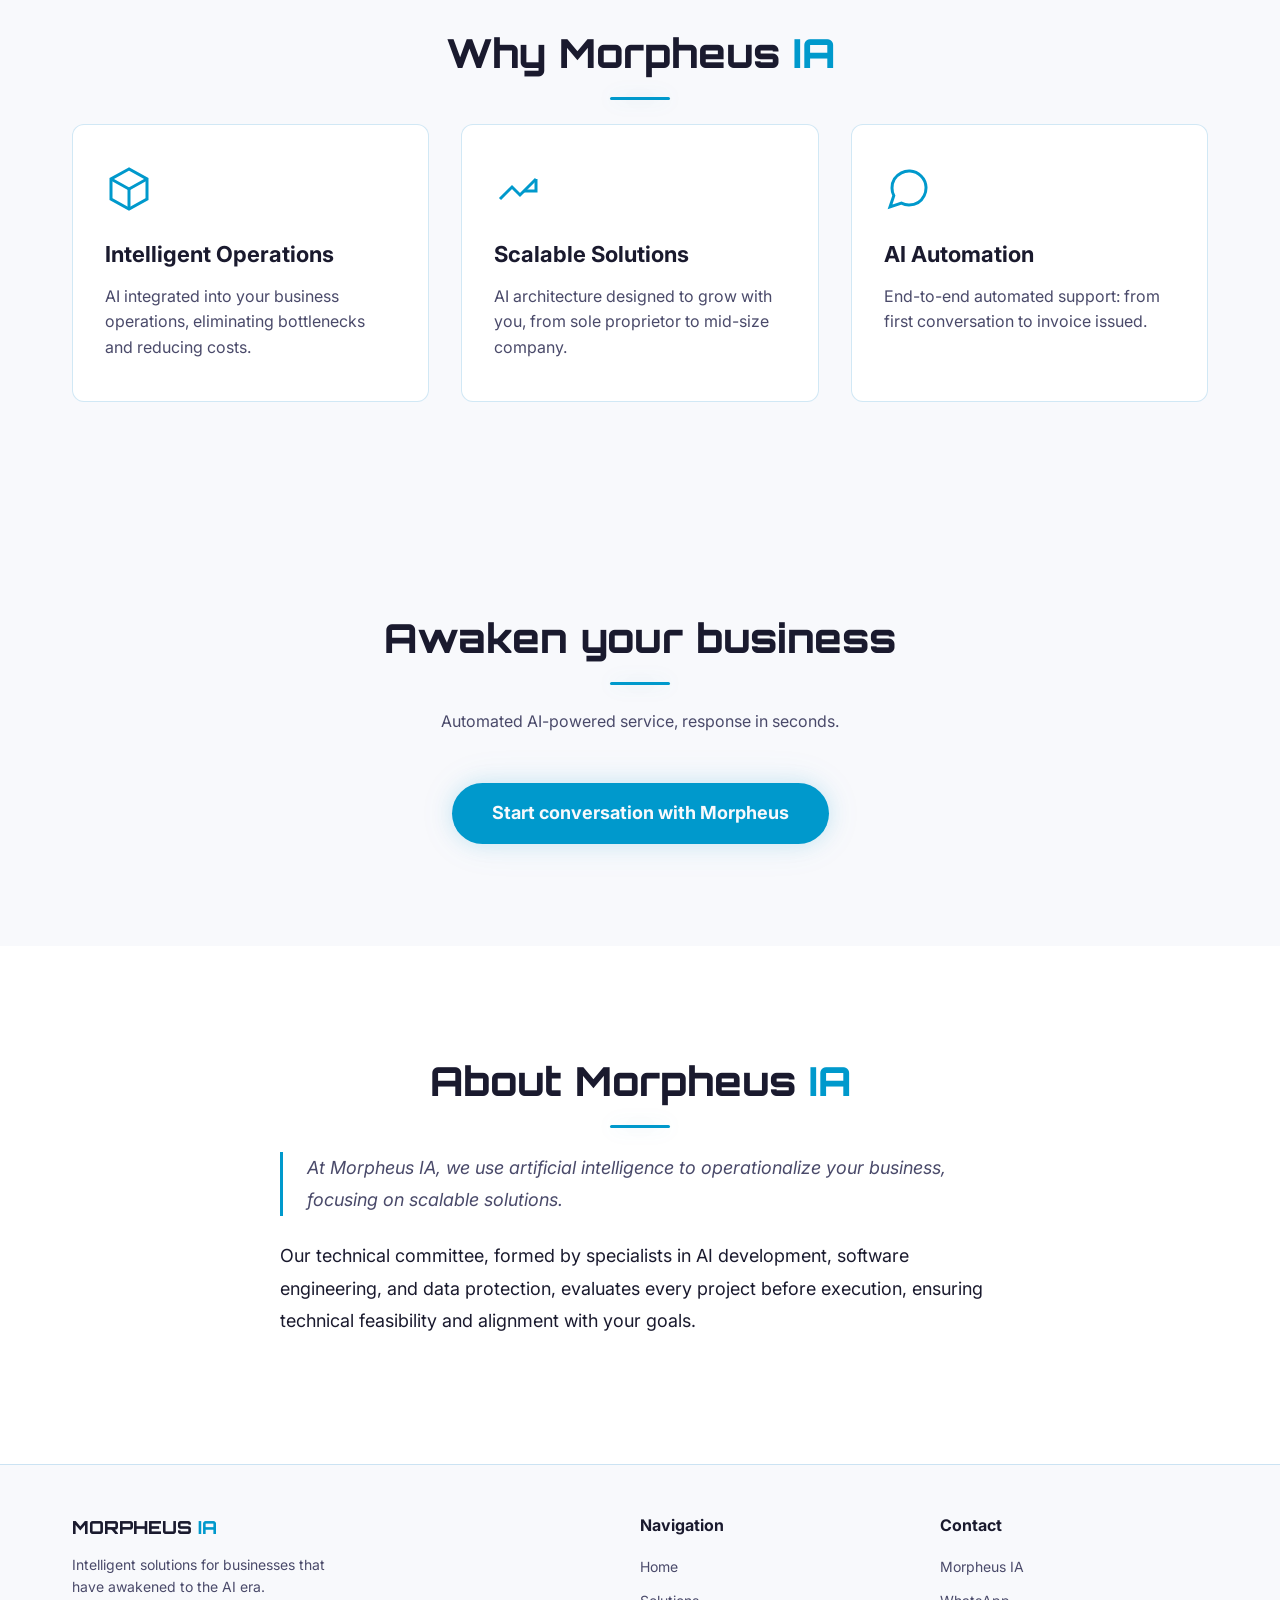
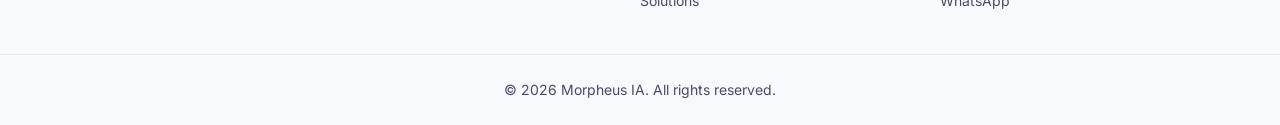
==== commit c95c65bc: "feat(widget): add chat widget markup and LGPD notice to index.html Adds the floating action button a" ====
--- a/index.html
+++ b/index.html
@@ -74,6 +74,54 @@
           </ul>
         </nav>
       </header>
+
+      <!-- ========== CHAT WIDGET ========== -->
+      <div class="chat-widget" id="chatWidget">
+        <button type="button" class="chat-widget__fab" id="chatWidgetFab" aria-label="Abrir chat" aria-expanded="false" aria-controls="chatWidgetPanel">
+          <svg class="chat-widget__fab-icon icon-chat" viewBox="0 0 24 24" fill="none" stroke="currentColor" stroke-width="1.5" aria-hidden="true">
+            <path d="M21 11.5a8.38 8.38 0 0 1-.9 3.8 8.5 8.5 0 0 1-7.6 4.7 8.38 8.38 0 0 1-3.8-.9L3 21l1.9-5.7a8.38 8.38 0 0 1-.9-3.8 8.5 8.5 0 0 1 4.7-7.6 8.38 8.38 0 0 1 3.8-.9h.5a8.48 8.48 0 0 1 8 8v.5z"/>
+          </svg>
+          <svg class="chat-widget__fab-icon icon-close" viewBox="0 0 24 24" fill="none" stroke="currentColor" stroke-width="1.5" aria-hidden="true">
+            <line x1="18" y1="6" x2="6" y2="18"/>
+            <line x1="6" y1="6" x2="18" y2="18"/>
+          </svg>
+        </button>
+
+        <section class="chat-widget__panel" id="chatWidgetPanel" hidden aria-label="Assistente Morpheus IA">
+          <header class="chat-widget__header">
+            <h2 class="chat-widget__title" data-i18n="chatWidget.title">Assistente Morpheus IA</h2>
+            <button type="button" class="chat-widget__close" id="chatWidgetClose" aria-label="Fechar chat">&times;</button>
+          </header>
+
+          <div class="chat-widget__messages" id="chatWidgetMessages" role="log" aria-live="polite">
+            <p class="chat-widget__message chat-widget__message--bot" data-i18n="chatWidget.greeting">
+              Olá! Sou o assistente da Morpheus IA. Me conte o que você precisa e vamos encontrar a melhor solução para o seu negócio.
+            </p>
+            <p class="chat-widget__consent" data-i18n="chatWidget.consent">
+              Ao continuar, você concorda com o uso dos seus dados para retorno comercial da Morpheus IA.
+            </p>
+          </div>
+
+          <p class="chat-widget__status chat-widget__status--rate-limit" id="chatWidgetRateLimit" data-i18n="chatWidget.rateLimited" hidden>
+            Muitas mensagens em pouco tempo. Aguarde um instante antes de continuar.
+          </p>
+          <p class="chat-widget__status chat-widget__status--offline" id="chatWidgetOffline" data-i18n="chatWidget.offline" hidden>
+            Não foi possível conectar ao assistente. Verifique sua conexão e tente novamente, ou fale conosco pelo WhatsApp.
+          </p>
+          <p class="chat-widget__status chat-widget__status--validation" id="chatWidgetValidation" data-i18n="chatWidget.tooLong" hidden>
+            Sua mensagem deve ter menos de 1000 caracteres.
+          </p>
+
+          <a class="chat-widget__whatsapp" id="chatWidgetWhatsapp" href="https://wa.me/5500000000000" target="_blank" rel="noopener noreferrer" data-i18n="chatWidget.whatsappCta" hidden>
+            Continuar no WhatsApp
+          </a>
+
+          <form class="chat-widget__form" id="chatWidgetForm">
+            <input type="text" class="chat-widget__input" id="chatWidgetInput" name="chatMessage" aria-label="Sua mensagem" placeholder="Escreva sua mensagem..." autocomplete="off">
+            <button type="submit" class="chat-widget__send" id="chatWidgetSend" data-i18n="chatWidget.send">Enviar</button>
+          </form>
+        </section>
+      </div>
 
       <main id="conteudo">
         <!-- ========== HERO ========== -->
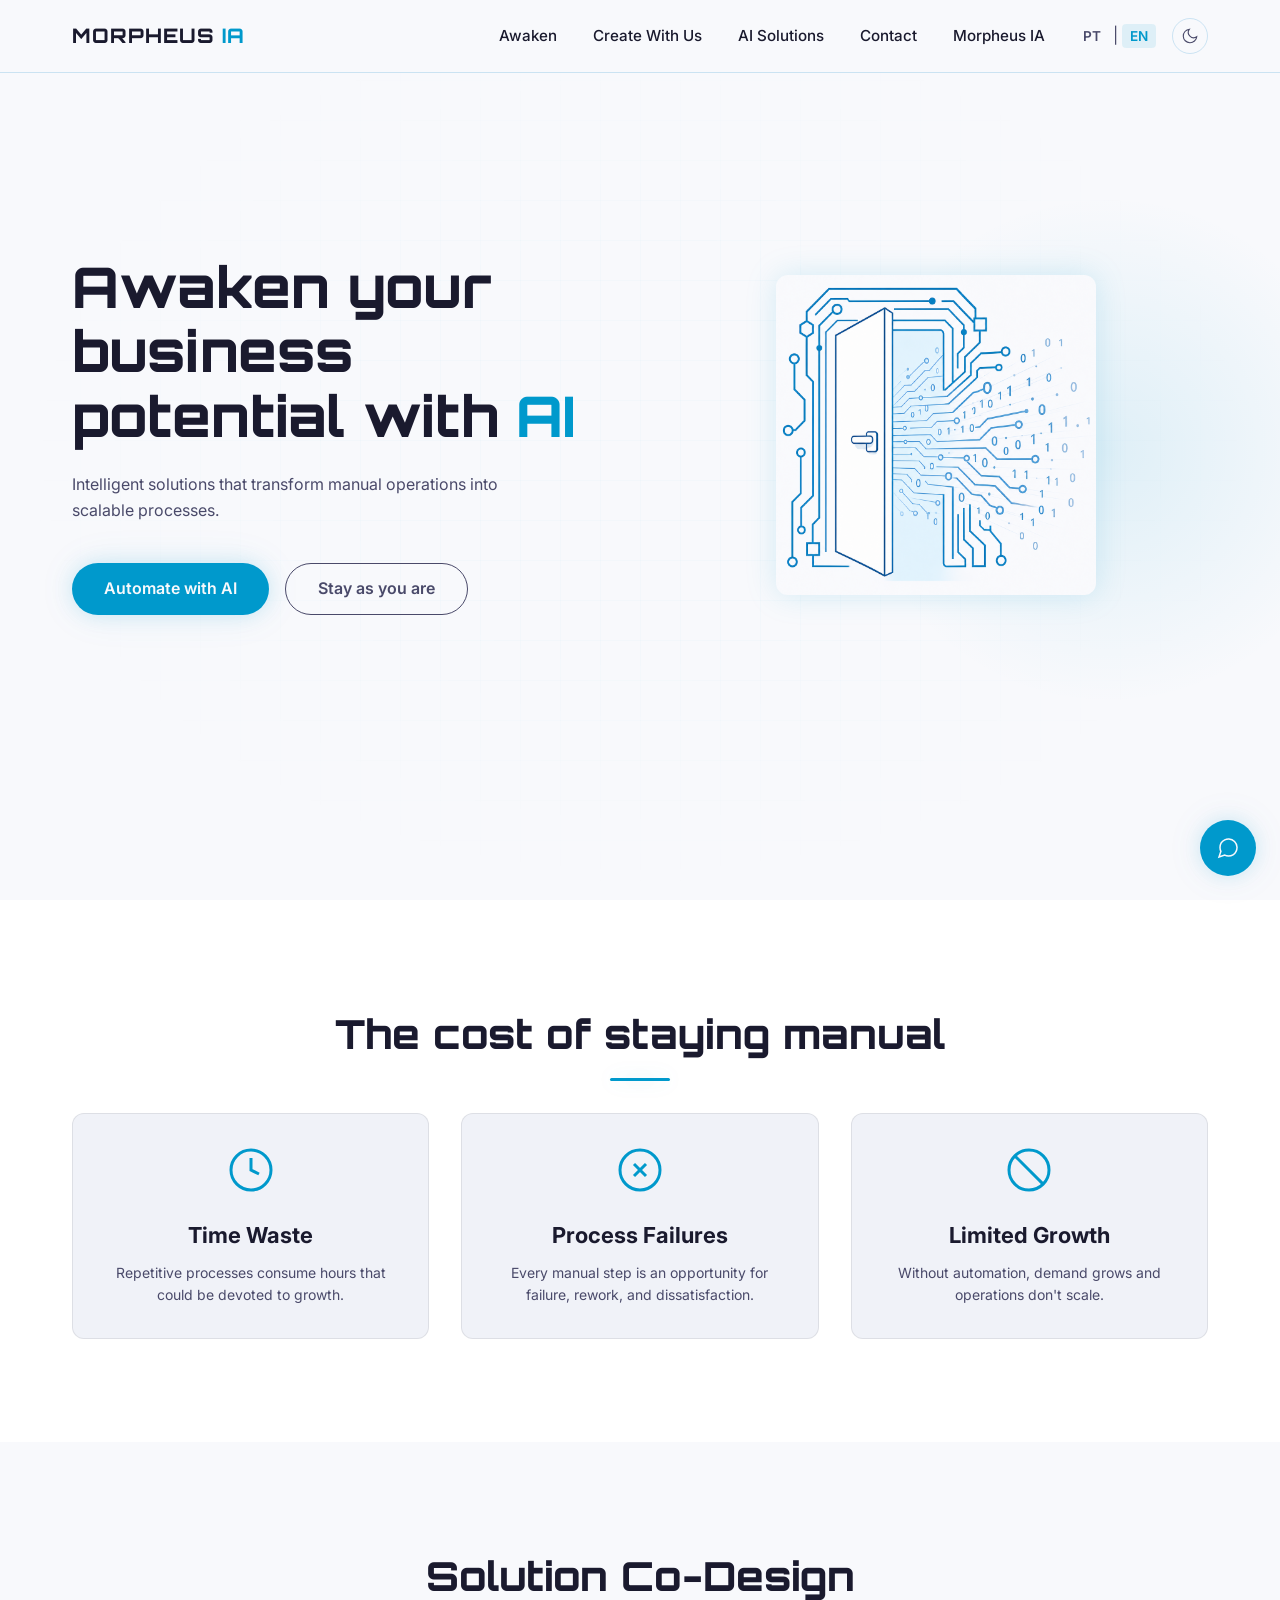
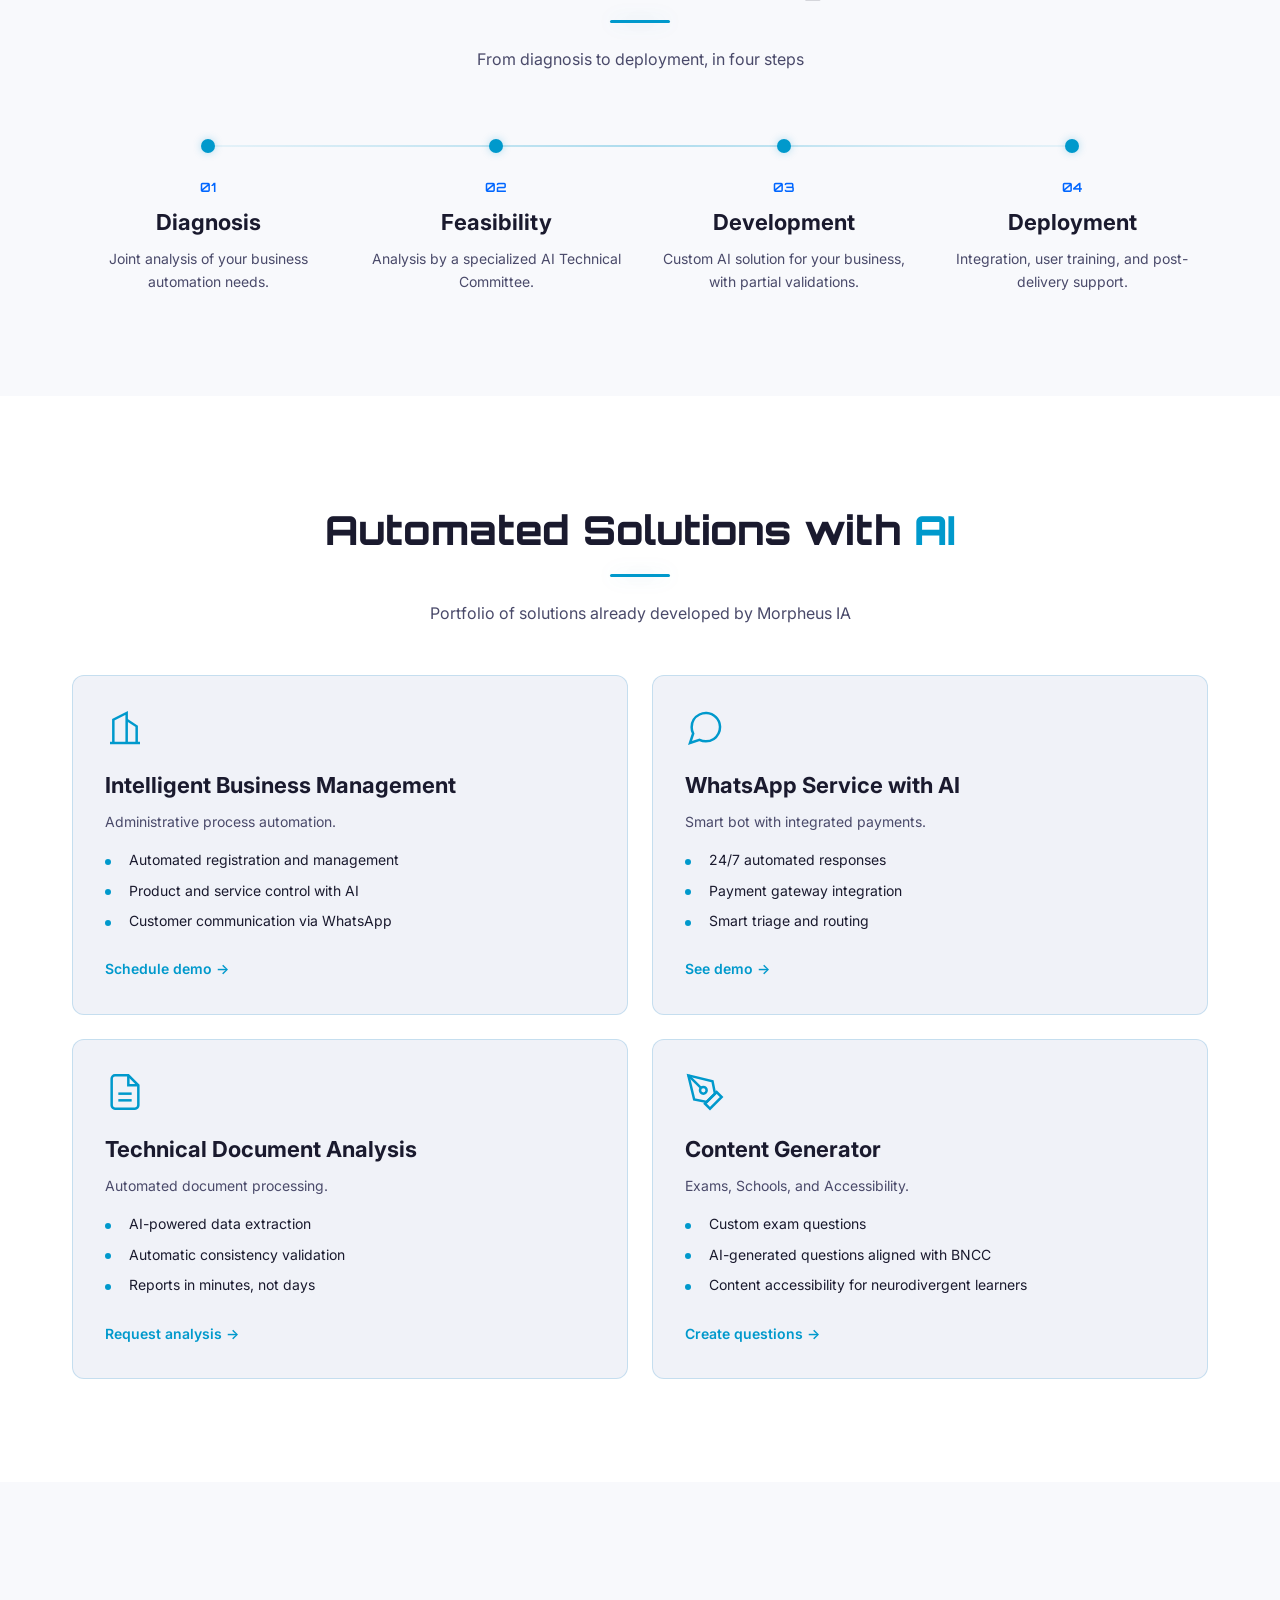
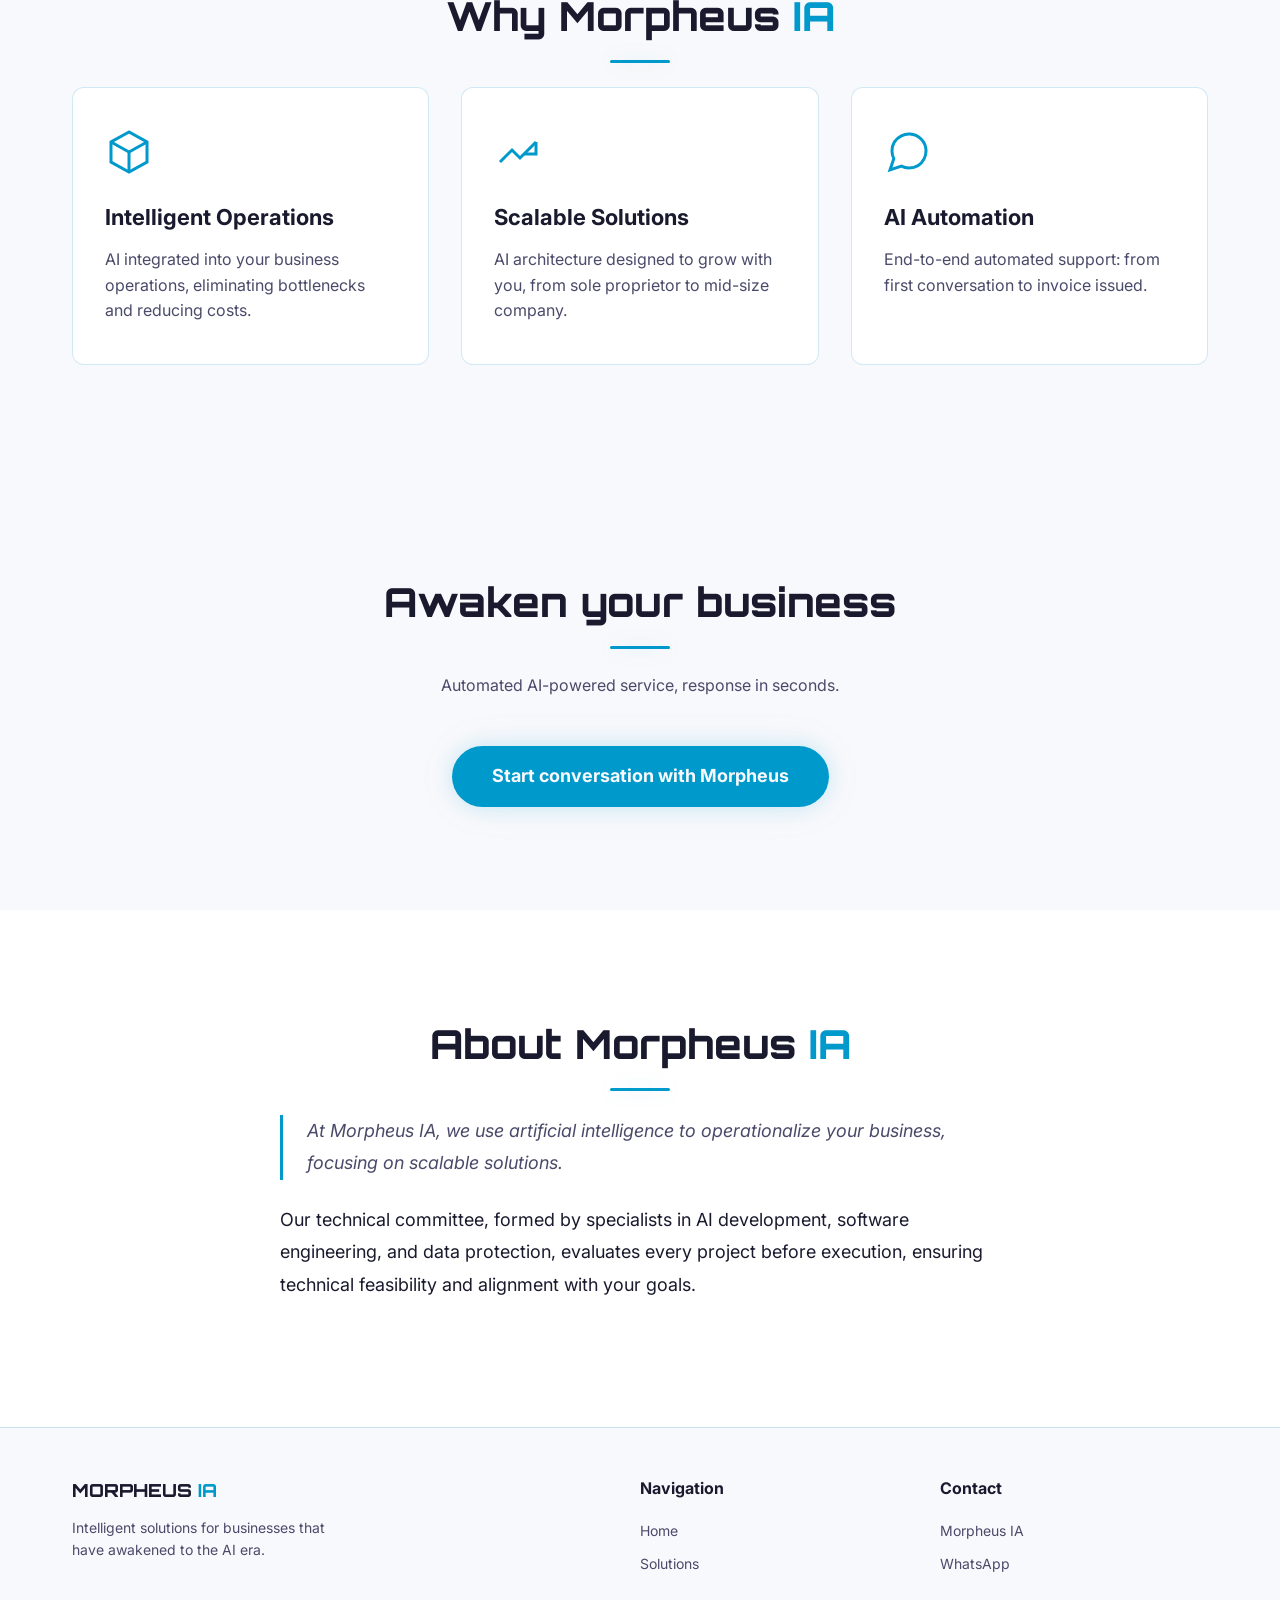
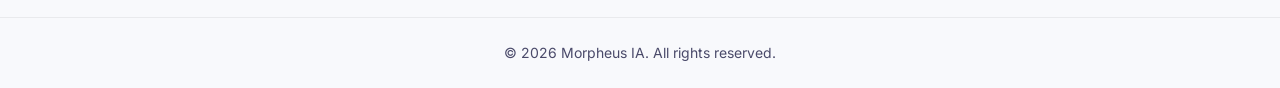
==== commit 9336f360: "feat(widget): add chat-widget.css theming Theme-aware styling for the FAB, panel, message bubbles, s" ====
--- a/index.html
+++ b/index.html
@@ -23,6 +23,7 @@
       <link href="https://fonts.googleapis.com/css2?family=Orbitron:wght@600;800&family=Inter:wght@400;500;600&display=swap" rel="stylesheet">
 
       <link rel="stylesheet" href="css/style.css">
+      <link rel="stylesheet" href="css/chat-widget.css">
     </head>
     <body>
       <a href="#conteudo" class="skip-link" data-i18n="nav.skip">Pular para o conteúdo</a>
--- a/css/chat-widget.css
+++ b/css/chat-widget.css
@@ -0,0 +1,247 @@
+/* ============================================================
+   MORPHEUS IA — Chat Widget
+   Reuses design tokens (colors, fonts, glow, transitions) already
+   defined in css/style.css via [data-theme="light"|"dark"]. No new
+   palette is introduced here.
+   ============================================================ */
+
+.chat-widget {
+  position: fixed;
+  right: clamp(1rem, 4vw, 1.5rem);
+  bottom: clamp(1rem, 4vw, 1.5rem);
+  z-index: 200;
+}
+
+/* ---------- FAB ---------- */
+.chat-widget__fab {
+  display: inline-flex;
+  align-items: center;
+  justify-content: center;
+  width: 56px;
+  height: 56px;
+  border: none;
+  border-radius: 50%;
+  background: var(--color-accent-primary);
+  color: var(--color-bg-primary);
+  cursor: pointer;
+  box-shadow: var(--glow-cyan);
+  transition: box-shadow var(--transition-glow), transform var(--transition-fast);
+}
+.chat-widget__fab:hover,
+.chat-widget__fab:focus-visible {
+  box-shadow: var(--glow-cyan-strong);
+  transform: translateY(-2px);
+}
+.chat-widget__fab-icon {
+  width: 24px;
+  height: 24px;
+}
+.chat-widget__fab-icon.icon-close { display: none; }
+.chat-widget__fab[aria-expanded="true"] .icon-chat { display: none; }
+.chat-widget__fab[aria-expanded="true"] .icon-close { display: block; }
+
+/* ---------- Panel ---------- */
+.chat-widget__panel {
+  display: none;
+  position: absolute;
+  right: 0;
+  bottom: calc(56px + 1rem);
+  width: 360px;
+  max-width: calc(100vw - 2rem);
+  height: min(520px, 70vh);
+  flex-direction: column;
+  background: var(--color-bg-secondary);
+  border: 1px solid var(--color-border);
+  border-radius: 16px;
+  box-shadow: var(--glow-cyan-strong);
+  overflow: hidden;
+}
+.chat-widget__panel:not([hidden]) {
+  display: flex;
+}
+
+.chat-widget__header {
+  display: flex;
+  align-items: center;
+  justify-content: space-between;
+  padding: 0.875rem 1rem;
+  border-bottom: 1px solid var(--color-border);
+  flex-shrink: 0;
+}
+.chat-widget__title {
+  font-family: var(--font-display);
+  font-size: 1rem;
+  font-weight: 700;
+  color: var(--color-text-primary);
+}
+.chat-widget__close {
+  display: inline-flex;
+  align-items: center;
+  justify-content: center;
+  width: 28px;
+  height: 28px;
+  border: none;
+  border-radius: 50%;
+  background: transparent;
+  color: var(--color-text-secondary);
+  font-size: 1.375rem;
+  line-height: 1;
+  cursor: pointer;
+  transition: color var(--transition-fast), background var(--transition-fast);
+}
+.chat-widget__close:hover,
+.chat-widget__close:focus-visible {
+  color: var(--color-accent-primary);
+  background: var(--color-accent-soft);
+}
+
+/* ---------- Messages ---------- */
+.chat-widget__messages {
+  flex: 1;
+  overflow-y: auto;
+  display: flex;
+  flex-direction: column;
+  gap: 0.5rem;
+  padding: 1rem;
+}
+.chat-widget__message {
+  max-width: 85%;
+  padding: 0.625rem 0.875rem;
+  border-radius: 12px;
+  font-size: var(--text-small);
+  line-height: 1.5;
+  white-space: pre-wrap;
+  word-break: break-word;
+}
+.chat-widget__message--bot {
+  align-self: flex-start;
+  background: var(--color-bg-tertiary);
+  color: var(--color-text-primary);
+  border: 1px solid var(--color-card-border);
+  border-bottom-left-radius: 4px;
+}
+.chat-widget__message--user {
+  align-self: flex-end;
+  background: var(--color-accent-primary);
+  color: var(--color-bg-primary);
+  border-bottom-right-radius: 4px;
+}
+.chat-widget__consent {
+  font-size: 0.75rem;
+  line-height: 1.5;
+  color: var(--color-text-secondary);
+  background: var(--color-bg-tertiary);
+  border-left: 3px solid var(--color-accent-primary);
+  padding: 0.5rem 0.75rem;
+  border-radius: 8px;
+}
+
+/* ---------- Status messages (rate limit / offline / validation) ---------- */
+.chat-widget__status {
+  margin: 0 1rem 0.75rem;
+  padding: 0.625rem 0.875rem;
+  border-left: 3px solid var(--color-accent-primary);
+  background: var(--color-bg-tertiary);
+  color: var(--color-text-secondary);
+  font-size: var(--text-small);
+  border-radius: 8px;
+  flex-shrink: 0;
+}
+
+/* ---------- WhatsApp handoff ---------- */
+.chat-widget__whatsapp {
+  display: none;
+  align-items: center;
+  justify-content: center;
+  margin: 0 1rem 0.75rem;
+  padding: 0.625rem 1rem;
+  border-radius: 50px;
+  background: var(--color-accent-primary);
+  color: var(--color-bg-primary);
+  font-weight: 600;
+  font-size: var(--text-small);
+  text-decoration: none;
+  text-align: center;
+  box-shadow: var(--glow-cyan);
+  transition: box-shadow var(--transition-glow), transform var(--transition-fast);
+  flex-shrink: 0;
+}
+.chat-widget__whatsapp:not([hidden]) {
+  display: inline-flex;
+}
+.chat-widget__whatsapp:hover,
+.chat-widget__whatsapp:focus-visible {
+  box-shadow: var(--glow-cyan-strong);
+  transform: translateY(-1px);
+}
+
+/* ---------- Input form ---------- */
+.chat-widget__form {
+  display: flex;
+  align-items: center;
+  gap: 0.5rem;
+  padding: 0.75rem 1rem;
+  border-top: 1px solid var(--color-border);
+  flex-shrink: 0;
+}
+.chat-widget__input {
+  flex: 1;
+  min-width: 0;
+  padding: 0.625rem 0.75rem;
+  border: 1px solid var(--color-border);
+  border-radius: 8px;
+  background: var(--color-bg-primary);
+  color: var(--color-text-primary);
+  font-family: var(--font-body);
+  font-size: var(--text-small);
+  transition: border-color var(--transition-fast);
+}
+.chat-widget__input:focus-visible {
+  outline: none;
+  border-color: var(--color-accent-primary);
+}
+.chat-widget__input:disabled {
+  opacity: 0.6;
+  cursor: not-allowed;
+}
+.chat-widget__send {
+  flex-shrink: 0;
+  padding: 0.625rem 1.125rem;
+  border: none;
+  border-radius: 8px;
+  background: var(--color-accent-primary);
+  color: var(--color-bg-primary);
+  font-family: var(--font-body);
+  font-weight: 600;
+  font-size: var(--text-small);
+  cursor: pointer;
+  transition: box-shadow var(--transition-fast), opacity var(--transition-fast);
+}
+.chat-widget__send:hover:not(:disabled),
+.chat-widget__send:focus-visible:not(:disabled) {
+  box-shadow: var(--glow-cyan);
+}
+.chat-widget__send:disabled {
+  opacity: 0.6;
+  cursor: not-allowed;
+}
+
+/* ============================================================
+   RESPONSIVO
+   ============================================================ */
+@media (max-width: 480px) {
+  .chat-widget {
+    right: 0.75rem;
+    bottom: 0.75rem;
+    left: 0.75rem;
+  }
+  .chat-widget__panel {
+    position: fixed;
+    left: 0.75rem;
+    right: 0.75rem;
+    bottom: calc(56px + 1rem);
+    width: auto;
+    max-width: none;
+    height: min(480px, 65vh);
+  }
+}
